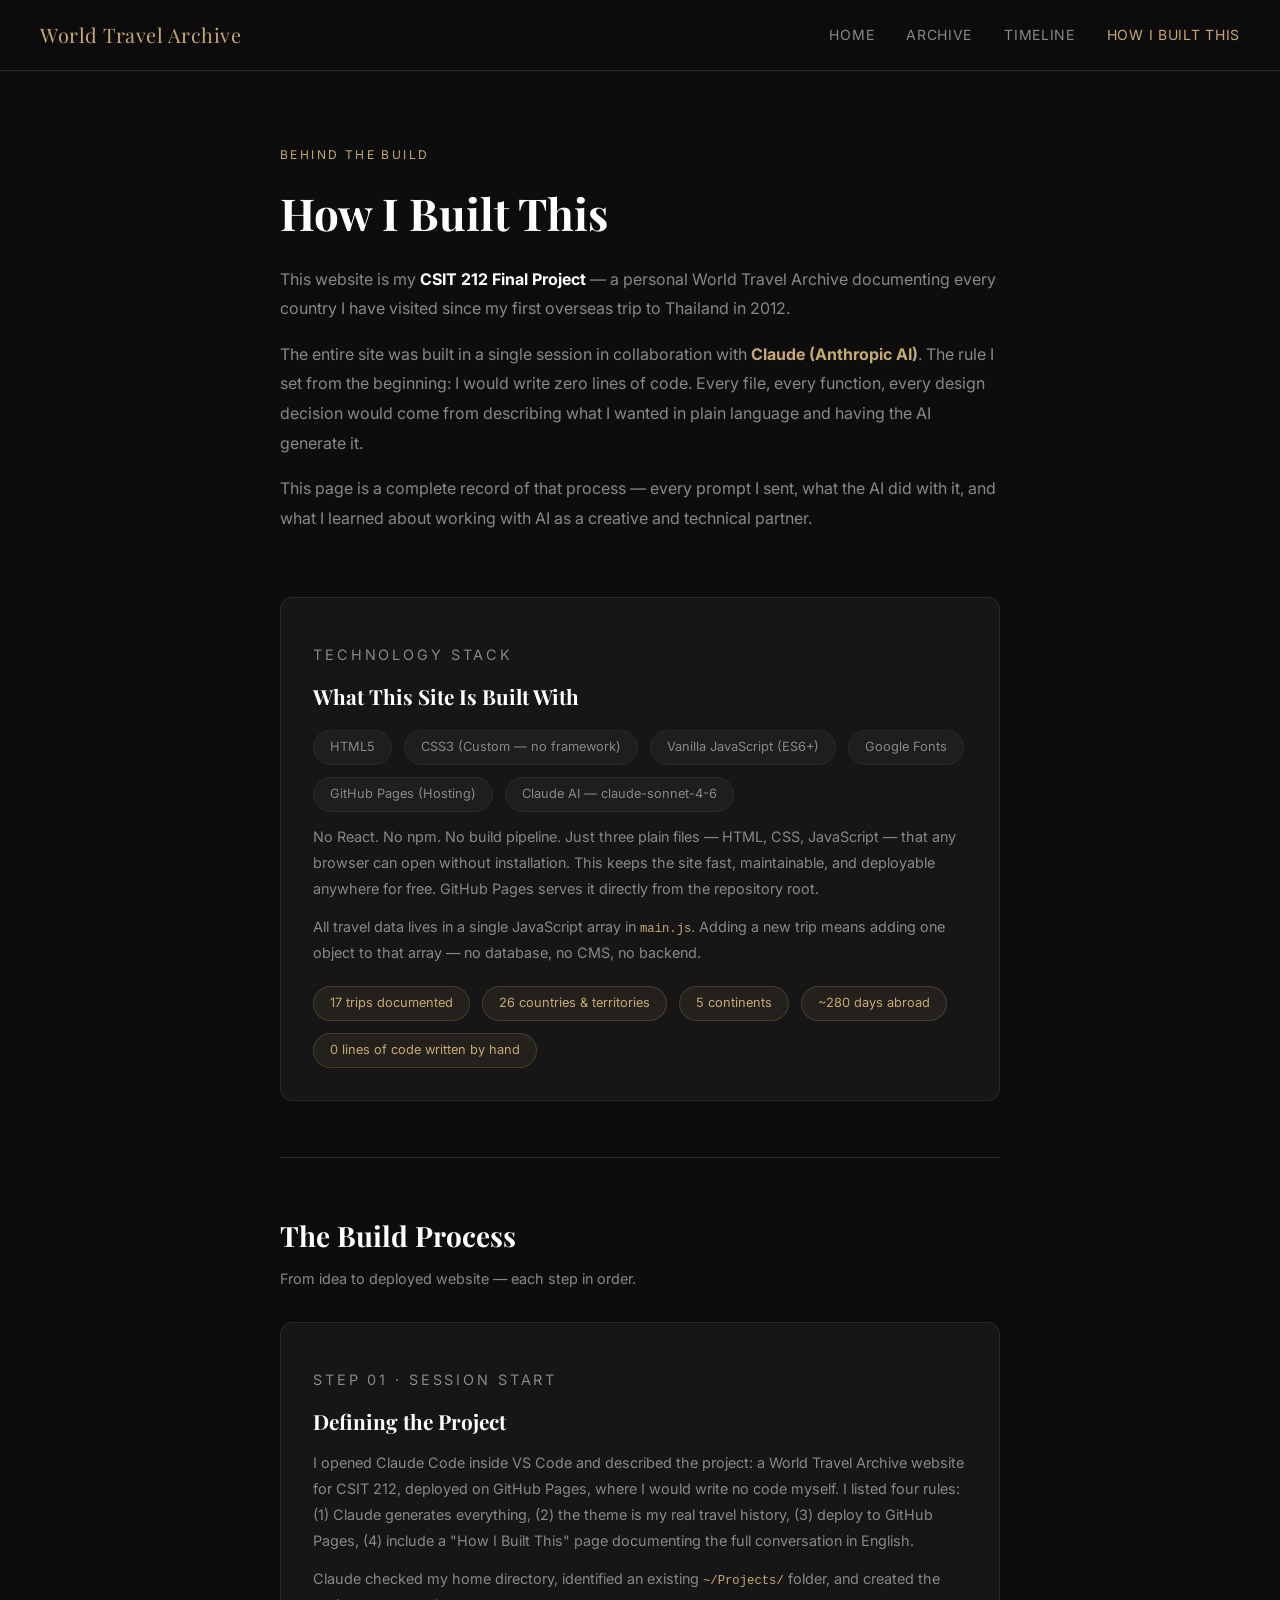
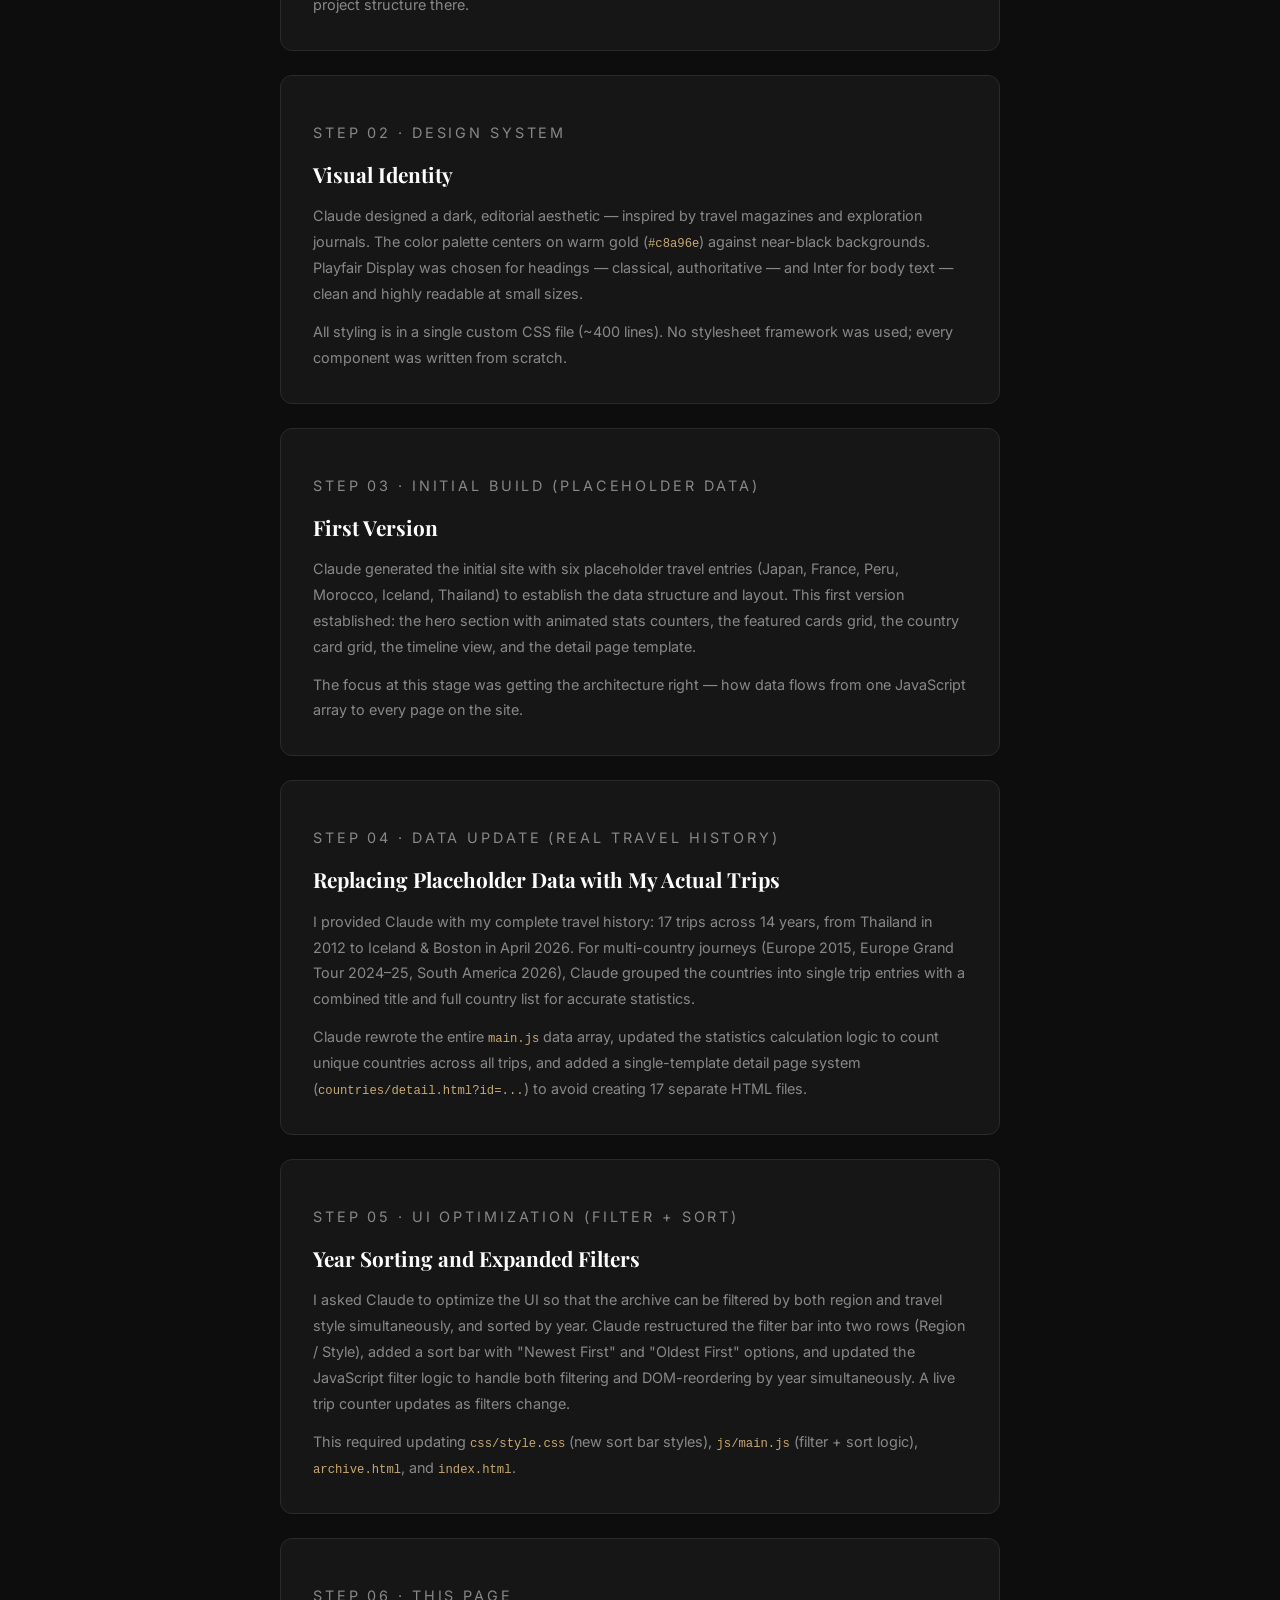
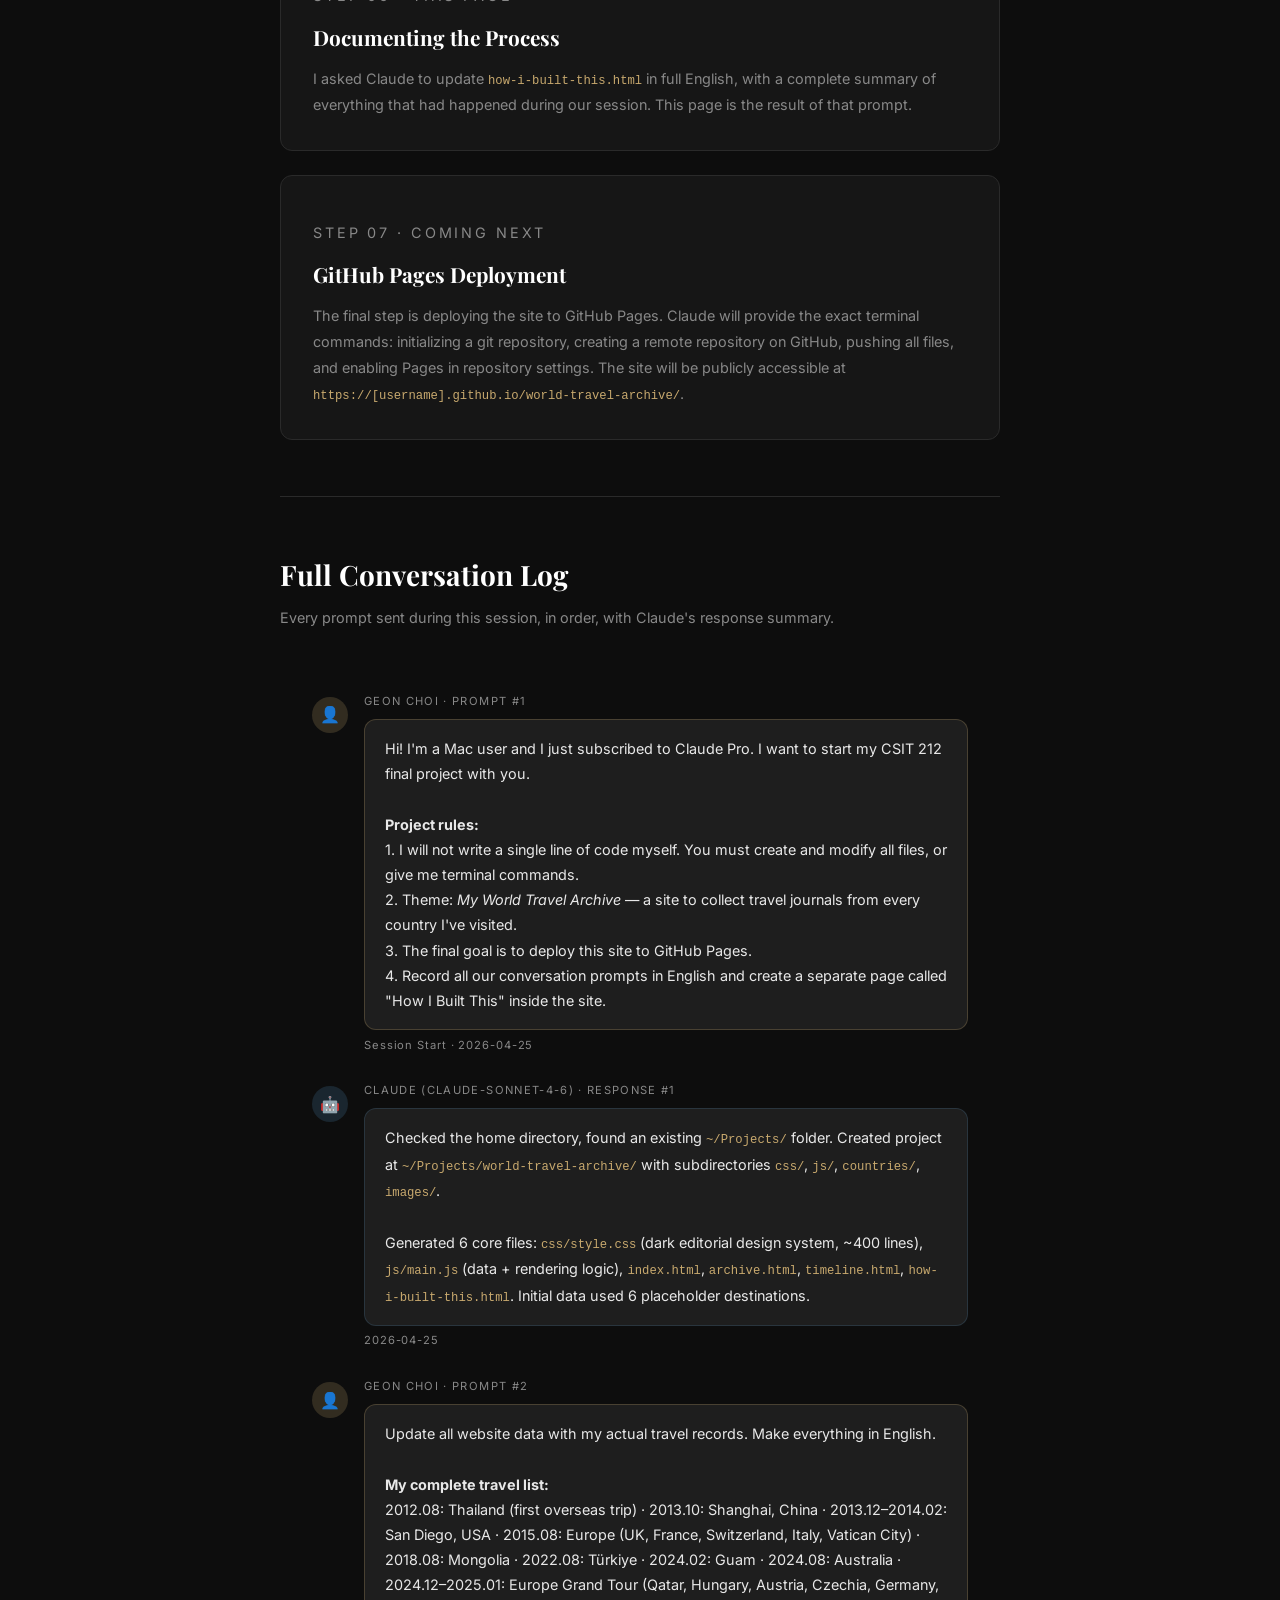
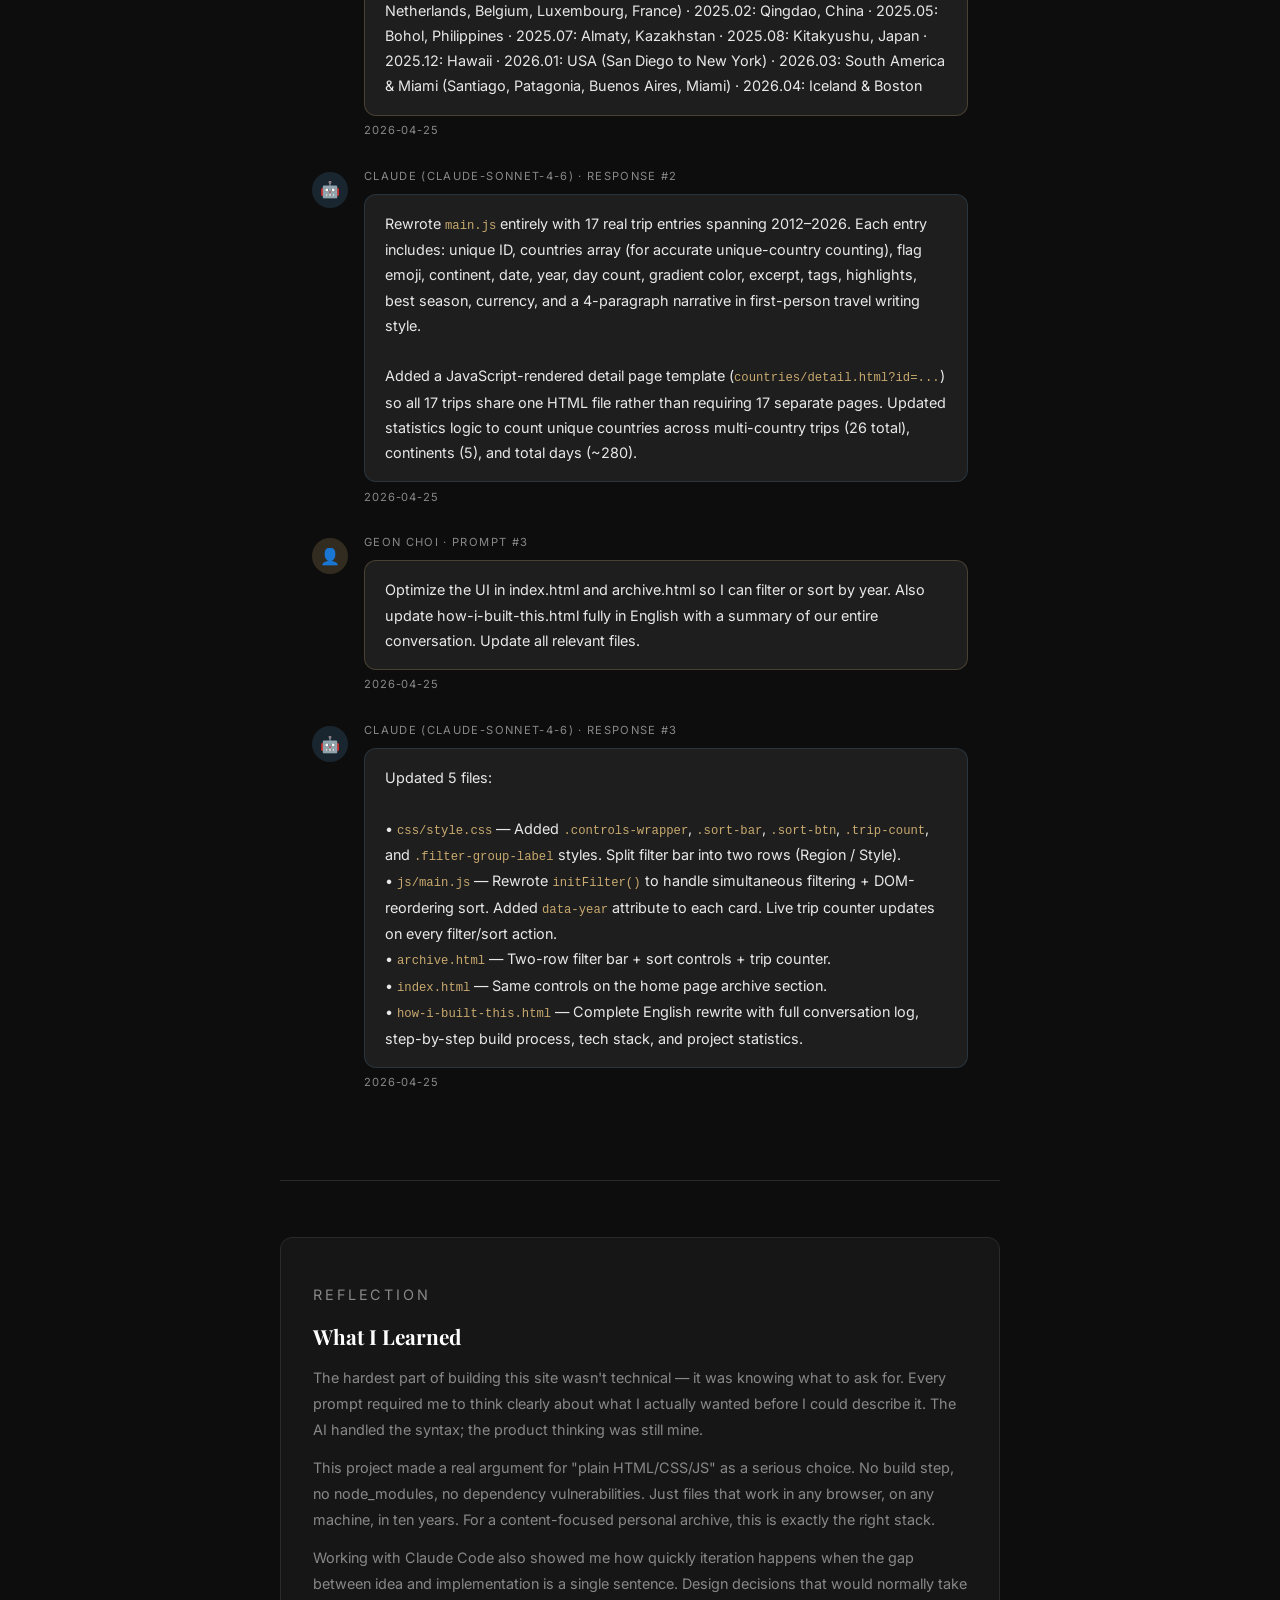
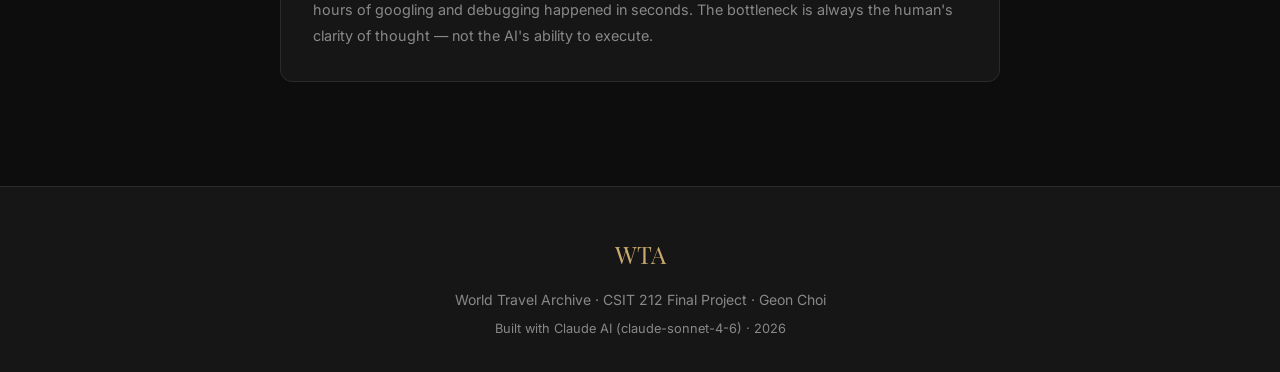
==== how-i-built-this.html @ f682dca9 "Initial launch: World Travel Archive Personal travel journal website covering 17 trips across 26 cou" ====
<!DOCTYPE html>
<html lang="en">
<head>
  <meta charset="UTF-8" />
  <meta name="viewport" content="width=device-width, initial-scale=1.0" />
  <title>How I Built This — World Travel Archive</title>
  <link rel="preconnect" href="https://fonts.googleapis.com" />
  <link rel="preconnect" href="https://fonts.gstatic.com" crossorigin />
  <link href="https://fonts.googleapis.com/css2?family=Inter:wght@300;400;500;600&family=Playfair+Display:ital,wght@0,400;0,700;1,400&display=swap" rel="stylesheet" />
  <link rel="stylesheet" href="css/style.css" />
  <style>
    .how-section { padding: 8rem 2rem 5rem; }

    .how-intro {
      max-width: 720px;
      margin: 0 auto 4rem;
    }

    .how-intro p {
      color: var(--text-muted);
      font-size: 1rem;
      line-height: 1.85;
      margin-top: 1rem;
    }

    .process-card {
      background: var(--surface);
      border: 1px solid var(--border);
      border-radius: var(--radius);
      padding: 2rem;
      margin: 0 auto 1.5rem;
      max-width: 720px;
    }

    .process-step {
      font-size: 0.7rem;
      letter-spacing: 0.2em;
      text-transform: uppercase;
      color: var(--accent);
      margin-bottom: 0.75rem;
    }

    .process-card h3 {
      font-family: var(--font-serif);
      font-size: 1.3rem;
      color: #fff;
      margin-bottom: 0.75rem;
    }

    .process-card p {
      color: var(--text-muted);
      font-size: 0.9rem;
      line-height: 1.8;
      margin-top: 0.75rem;
    }

    .divider {
      max-width: 720px;
      margin: 3.5rem auto;
      border: none;
      border-top: 1px solid var(--border);
    }

    .section-heading {
      max-width: 720px;
      margin: 0 auto 2rem;
    }

    .section-heading h2 {
      font-family: var(--font-serif);
      font-size: 1.75rem;
      color: #fff;
    }

    .section-heading p {
      color: var(--text-muted);
      margin-top: 0.5rem;
      font-size: 0.9rem;
    }

    .conversation-log {
      max-width: 720px;
      margin: 0 auto;
      display: flex;
      flex-direction: column;
      gap: 1.75rem;
    }

    .message { display: flex; gap: 1rem; }

    .message-avatar {
      width: 36px;
      height: 36px;
      border-radius: 50%;
      display: flex;
      align-items: center;
      justify-content: center;
      font-size: 1rem;
      flex-shrink: 0;
      margin-top: 0.25rem;
    }

    .msg-user .message-avatar { background: rgba(200, 169, 110, 0.2); }
    .msg-claude .message-avatar { background: rgba(99, 179, 237, 0.15); }

    .message-content { flex: 1; }

    .message-role {
      font-size: 0.7rem;
      letter-spacing: 0.12em;
      text-transform: uppercase;
      color: var(--text-muted);
      margin-bottom: 0.5rem;
    }

    .message-bubble {
      background: var(--surface2);
      border: 1px solid var(--border);
      border-radius: var(--radius);
      padding: 1rem 1.25rem;
      font-size: 0.9rem;
      color: var(--text);
      line-height: 1.75;
    }

    .msg-user .message-bubble { border-color: rgba(200, 169, 110, 0.25); }
    .msg-claude .message-bubble { border-color: rgba(99, 179, 237, 0.15); }

    .timestamp {
      font-size: 0.7rem;
      letter-spacing: 0.08em;
      color: var(--text-muted);
      margin-top: 0.4rem;
    }

    .stat-chips {
      display: flex;
      gap: 0.75rem;
      flex-wrap: wrap;
      margin-top: 1.25rem;
    }

    .stat-chip {
      padding: 0.4rem 1rem;
      background: rgba(200, 169, 110, 0.08);
      border: 1px solid rgba(200, 169, 110, 0.2);
      border-radius: 999px;
      font-size: 0.8rem;
      color: var(--accent);
    }
  </style>
</head>
<body>

<nav>
  <span class="nav-logo">World Travel Archive</span>
  <ul class="nav-links">
    <li><a href="index.html">Home</a></li>
    <li><a href="archive.html">Archive</a></li>
    <li><a href="timeline.html">Timeline</a></li>
    <li><a href="how-i-built-this.html" class="active">How I Built This</a></li>
  </ul>
</nav>

<section class="how-section">

  <!-- INTRO -->
  <div class="how-intro">
    <p class="section-label" style="font-size:0.75rem; letter-spacing:0.2em; text-transform:uppercase; color:var(--accent); margin-bottom:0.75rem;">Behind the Build</p>
    <h2 style="font-family:var(--font-serif); font-size:clamp(1.75rem,4vw,2.75rem); color:#fff;">How I Built This</h2>

    <p>This website is my <strong style="color:#fff;">CSIT 212 Final Project</strong> — a personal World Travel Archive documenting every country I have visited since my first overseas trip to Thailand in 2012.</p>

    <p>The entire site was built in a single session in collaboration with <strong style="color:var(--accent);">Claude (Anthropic AI)</strong>. The rule I set from the beginning: I would write zero lines of code. Every file, every function, every design decision would come from describing what I wanted in plain language and having the AI generate it.</p>

    <p>This page is a complete record of that process — every prompt I sent, what the AI did with it, and what I learned about working with AI as a creative and technical partner.</p>
  </div>

  <!-- TECH STACK -->
  <div class="process-card">
    <p class="process-step">Technology Stack</p>
    <h3>What This Site Is Built With</h3>
    <div class="tech-stack">
      <span class="tech-badge">HTML5</span>
      <span class="tech-badge">CSS3 (Custom — no framework)</span>
      <span class="tech-badge">Vanilla JavaScript (ES6+)</span>
      <span class="tech-badge">Google Fonts</span>
      <span class="tech-badge">GitHub Pages (Hosting)</span>
      <span class="tech-badge">Claude AI — claude-sonnet-4-6</span>
    </div>
    <p>No React. No npm. No build pipeline. Just three plain files — HTML, CSS, JavaScript — that any browser can open without installation. This keeps the site fast, maintainable, and deployable anywhere for free. GitHub Pages serves it directly from the repository root.</p>
    <p>All travel data lives in a single JavaScript array in <code style="color:var(--accent); font-size:0.85em;">main.js</code>. Adding a new trip means adding one object to that array — no database, no CMS, no backend.</p>

    <div class="stat-chips">
      <span class="stat-chip">17 trips documented</span>
      <span class="stat-chip">26 countries & territories</span>
      <span class="stat-chip">5 continents</span>
      <span class="stat-chip">~280 days abroad</span>
      <span class="stat-chip">0 lines of code written by hand</span>
    </div>
  </div>

  <hr class="divider" />

  <!-- BUILD PROCESS -->
  <div class="section-heading">
    <h2>The Build Process</h2>
    <p>From idea to deployed website — each step in order.</p>
  </div>

  <div class="process-card">
    <p class="process-step">Step 01 · Session Start</p>
    <h3>Defining the Project</h3>
    <p>I opened Claude Code inside VS Code and described the project: a World Travel Archive website for CSIT 212, deployed on GitHub Pages, where I would write no code myself. I listed four rules: (1) Claude generates everything, (2) the theme is my real travel history, (3) deploy to GitHub Pages, (4) include a "How I Built This" page documenting the full conversation in English.</p>
    <p>Claude checked my home directory, identified an existing <code style="color:var(--accent); font-size:0.85em;">~/Projects/</code> folder, and created the project structure there.</p>
  </div>

  <div class="process-card">
    <p class="process-step">Step 02 · Design System</p>
    <h3>Visual Identity</h3>
    <p>Claude designed a dark, editorial aesthetic — inspired by travel magazines and exploration journals. The color palette centers on warm gold (<code style="color:var(--accent); font-size:0.85em;">#c8a96e</code>) against near-black backgrounds. Playfair Display was chosen for headings — classical, authoritative — and Inter for body text — clean and highly readable at small sizes.</p>
    <p>All styling is in a single custom CSS file (~400 lines). No stylesheet framework was used; every component was written from scratch.</p>
  </div>

  <div class="process-card">
    <p class="process-step">Step 03 · Initial Build (Placeholder Data)</p>
    <h3>First Version</h3>
    <p>Claude generated the initial site with six placeholder travel entries (Japan, France, Peru, Morocco, Iceland, Thailand) to establish the data structure and layout. This first version established: the hero section with animated stats counters, the featured cards grid, the country card grid, the timeline view, and the detail page template.</p>
    <p>The focus at this stage was getting the architecture right — how data flows from one JavaScript array to every page on the site.</p>
  </div>

  <div class="process-card">
    <p class="process-step">Step 04 · Data Update (Real Travel History)</p>
    <h3>Replacing Placeholder Data with My Actual Trips</h3>
    <p>I provided Claude with my complete travel history: 17 trips across 14 years, from Thailand in 2012 to Iceland & Boston in April 2026. For multi-country journeys (Europe 2015, Europe Grand Tour 2024–25, South America 2026), Claude grouped the countries into single trip entries with a combined title and full country list for accurate statistics.</p>
    <p>Claude rewrote the entire <code style="color:var(--accent); font-size:0.85em;">main.js</code> data array, updated the statistics calculation logic to count unique countries across all trips, and added a single-template detail page system (<code style="color:var(--accent); font-size:0.85em;">countries/detail.html?id=...</code>) to avoid creating 17 separate HTML files.</p>
  </div>

  <div class="process-card">
    <p class="process-step">Step 05 · UI Optimization (Filter + Sort)</p>
    <h3>Year Sorting and Expanded Filters</h3>
    <p>I asked Claude to optimize the UI so that the archive can be filtered by both region and travel style simultaneously, and sorted by year. Claude restructured the filter bar into two rows (Region / Style), added a sort bar with "Newest First" and "Oldest First" options, and updated the JavaScript filter logic to handle both filtering and DOM-reordering by year simultaneously. A live trip counter updates as filters change.</p>
    <p>This required updating <code style="color:var(--accent); font-size:0.85em;">css/style.css</code> (new sort bar styles), <code style="color:var(--accent); font-size:0.85em;">js/main.js</code> (filter + sort logic), <code style="color:var(--accent); font-size:0.85em;">archive.html</code>, and <code style="color:var(--accent); font-size:0.85em;">index.html</code>.</p>
  </div>

  <div class="process-card">
    <p class="process-step">Step 06 · This Page</p>
    <h3>Documenting the Process</h3>
    <p>I asked Claude to update <code style="color:var(--accent); font-size:0.85em;">how-i-built-this.html</code> in full English, with a complete summary of everything that had happened during our session. This page is the result of that prompt.</p>
  </div>

  <div class="process-card">
    <p class="process-step">Step 07 · Coming Next</p>
    <h3>GitHub Pages Deployment</h3>
    <p>The final step is deploying the site to GitHub Pages. Claude will provide the exact terminal commands: initializing a git repository, creating a remote repository on GitHub, pushing all files, and enabling Pages in repository settings. The site will be publicly accessible at <code style="color:var(--accent); font-size:0.85em;">https://[username].github.io/world-travel-archive/</code>.</p>
  </div>

  <hr class="divider" />

  <!-- CONVERSATION LOG -->
  <div class="section-heading">
    <h2>Full Conversation Log</h2>
    <p>Every prompt sent during this session, in order, with Claude's response summary.</p>
  </div>

  <div class="conversation-log">

    <div class="message msg-user">
      <div class="message-avatar">👤</div>
      <div class="message-content">
        <div class="message-role">Geon Choi · Prompt #1</div>
        <div class="message-bubble">
          Hi! I'm a Mac user and I just subscribed to Claude Pro. I want to start my CSIT 212 final project with you.<br/><br/>
          <strong>Project rules:</strong><br/>
          1. I will not write a single line of code myself. You must create and modify all files, or give me terminal commands.<br/>
          2. Theme: <em>My World Travel Archive</em> — a site to collect travel journals from every country I've visited.<br/>
          3. The final goal is to deploy this site to GitHub Pages.<br/>
          4. Record all our conversation prompts in English and create a separate page called "How I Built This" inside the site.
        </div>
        <div class="timestamp">Session Start · 2026-04-25</div>
      </div>
    </div>

    <div class="message msg-claude">
      <div class="message-avatar">🤖</div>
      <div class="message-content">
        <div class="message-role">Claude (claude-sonnet-4-6) · Response #1</div>
        <div class="message-bubble">
          Checked the home directory, found an existing <code style="color:var(--accent); font-size:0.85em;">~/Projects/</code> folder. Created project at <code style="color:var(--accent); font-size:0.85em;">~/Projects/world-travel-archive/</code> with subdirectories <code style="color:var(--accent); font-size:0.85em;">css/</code>, <code style="color:var(--accent); font-size:0.85em;">js/</code>, <code style="color:var(--accent); font-size:0.85em;">countries/</code>, <code style="color:var(--accent); font-size:0.85em;">images/</code>.<br/><br/>
          Generated 6 core files: <code style="color:var(--accent); font-size:0.85em;">css/style.css</code> (dark editorial design system, ~400 lines), <code style="color:var(--accent); font-size:0.85em;">js/main.js</code> (data + rendering logic), <code style="color:var(--accent); font-size:0.85em;">index.html</code>, <code style="color:var(--accent); font-size:0.85em;">archive.html</code>, <code style="color:var(--accent); font-size:0.85em;">timeline.html</code>, <code style="color:var(--accent); font-size:0.85em;">how-i-built-this.html</code>. Initial data used 6 placeholder destinations.
        </div>
        <div class="timestamp">2026-04-25</div>
      </div>
    </div>

    <div class="message msg-user">
      <div class="message-avatar">👤</div>
      <div class="message-content">
        <div class="message-role">Geon Choi · Prompt #2</div>
        <div class="message-bubble">
          Update all website data with my actual travel records. Make everything in English.<br/><br/>
          <strong>My complete travel list:</strong><br/>
          2012.08: Thailand (first overseas trip) · 2013.10: Shanghai, China · 2013.12–2014.02: San Diego, USA · 2015.08: Europe (UK, France, Switzerland, Italy, Vatican City) · 2018.08: Mongolia · 2022.08: Türkiye · 2024.02: Guam · 2024.08: Australia · 2024.12–2025.01: Europe Grand Tour (Qatar, Hungary, Austria, Czechia, Germany, Netherlands, Belgium, Luxembourg, France) · 2025.02: Qingdao, China · 2025.05: Bohol, Philippines · 2025.07: Almaty, Kazakhstan · 2025.08: Kitakyushu, Japan · 2025.12: Hawaii · 2026.01: USA (San Diego to New York) · 2026.03: South America & Miami (Santiago, Patagonia, Buenos Aires, Miami) · 2026.04: Iceland & Boston
        </div>
        <div class="timestamp">2026-04-25</div>
      </div>
    </div>

    <div class="message msg-claude">
      <div class="message-avatar">🤖</div>
      <div class="message-content">
        <div class="message-role">Claude (claude-sonnet-4-6) · Response #2</div>
        <div class="message-bubble">
          Rewrote <code style="color:var(--accent); font-size:0.85em;">main.js</code> entirely with 17 real trip entries spanning 2012–2026. Each entry includes: unique ID, countries array (for accurate unique-country counting), flag emoji, continent, date, year, day count, gradient color, excerpt, tags, highlights, best season, currency, and a 4-paragraph narrative in first-person travel writing style.<br/><br/>
          Added a JavaScript-rendered detail page template (<code style="color:var(--accent); font-size:0.85em;">countries/detail.html?id=...</code>) so all 17 trips share one HTML file rather than requiring 17 separate pages. Updated statistics logic to count unique countries across multi-country trips (26 total), continents (5), and total days (~280).
        </div>
        <div class="timestamp">2026-04-25</div>
      </div>
    </div>

    <div class="message msg-user">
      <div class="message-avatar">👤</div>
      <div class="message-content">
        <div class="message-role">Geon Choi · Prompt #3</div>
        <div class="message-bubble">
          Optimize the UI in index.html and archive.html so I can filter or sort by year. Also update how-i-built-this.html fully in English with a summary of our entire conversation. Update all relevant files.
        </div>
        <div class="timestamp">2026-04-25</div>
      </div>
    </div>

    <div class="message msg-claude">
      <div class="message-avatar">🤖</div>
      <div class="message-content">
        <div class="message-role">Claude (claude-sonnet-4-6) · Response #3</div>
        <div class="message-bubble">
          Updated 5 files:<br/><br/>
          • <code style="color:var(--accent); font-size:0.85em;">css/style.css</code> — Added <code style="color:var(--accent); font-size:0.85em;">.controls-wrapper</code>, <code style="color:var(--accent); font-size:0.85em;">.sort-bar</code>, <code style="color:var(--accent); font-size:0.85em;">.sort-btn</code>, <code style="color:var(--accent); font-size:0.85em;">.trip-count</code>, and <code style="color:var(--accent); font-size:0.85em;">.filter-group-label</code> styles. Split filter bar into two rows (Region / Style).<br/>
          • <code style="color:var(--accent); font-size:0.85em;">js/main.js</code> — Rewrote <code style="color:var(--accent); font-size:0.85em;">initFilter()</code> to handle simultaneous filtering + DOM-reordering sort. Added <code style="color:var(--accent); font-size:0.85em;">data-year</code> attribute to each card. Live trip counter updates on every filter/sort action.<br/>
          • <code style="color:var(--accent); font-size:0.85em;">archive.html</code> — Two-row filter bar + sort controls + trip counter.<br/>
          • <code style="color:var(--accent); font-size:0.85em;">index.html</code> — Same controls on the home page archive section.<br/>
          • <code style="color:var(--accent); font-size:0.85em;">how-i-built-this.html</code> — Complete English rewrite with full conversation log, step-by-step build process, tech stack, and project statistics.
        </div>
        <div class="timestamp">2026-04-25</div>
      </div>
    </div>

  </div>

  <hr class="divider" />

  <!-- REFLECTION -->
  <div class="process-card">
    <p class="process-step">Reflection</p>
    <h3>What I Learned</h3>
    <p>The hardest part of building this site wasn't technical — it was knowing what to ask for. Every prompt required me to think clearly about what I actually wanted before I could describe it. The AI handled the syntax; the product thinking was still mine.</p>
    <p>This project made a real argument for "plain HTML/CSS/JS" as a serious choice. No build step, no node_modules, no dependency vulnerabilities. Just files that work in any browser, on any machine, in ten years. For a content-focused personal archive, this is exactly the right stack.</p>
    <p>Working with Claude Code also showed me how quickly iteration happens when the gap between idea and implementation is a single sentence. Design decisions that would normally take hours of googling and debugging happened in seconds. The bottleneck is always the human's clarity of thought — not the AI's ability to execute.</p>
  </div>

</section>

<footer>
  <div class="footer-logo">WTA</div>
  <p>World Travel Archive · CSIT 212 Final Project · Geon Choi</p>
  <p style="margin-top:0.5rem; font-size:0.8rem; color:var(--text-muted);">Built with Claude AI (claude-sonnet-4-6) · 2026</p>
</footer>

<script src="js/main.js"></script>
</body>
</html>
---- css/style.css ----
/* ===== RESET & BASE ===== */
*, *::before, *::after { box-sizing: border-box; margin: 0; padding: 0; }

:root {
  --bg: #0d0d0d;
  --surface: #161616;
  --surface2: #1e1e1e;
  --border: #2a2a2a;
  --accent: #c8a96e;
  --accent2: #e8c98e;
  --text: #e8e8e8;
  --text-muted: #888;
  --radius: 12px;
  --font: 'Inter', system-ui, sans-serif;
  --font-serif: 'Playfair Display', Georgia, serif;
}

html { scroll-behavior: smooth; }

body {
  font-family: var(--font);
  background: var(--bg);
  color: var(--text);
  line-height: 1.6;
  min-height: 100vh;
}

a { color: inherit; text-decoration: none; }
img { max-width: 100%; display: block; }

/* ===== NAVIGATION ===== */
nav {
  position: fixed;
  top: 0; left: 0; right: 0;
  z-index: 100;
  display: flex;
  align-items: center;
  justify-content: space-between;
  padding: 1.2rem 2.5rem;
  background: rgba(13, 13, 13, 0.85);
  backdrop-filter: blur(20px);
  border-bottom: 1px solid var(--border);
}

.nav-logo {
  font-family: var(--font-serif);
  font-size: 1.25rem;
  color: var(--accent);
  letter-spacing: 0.5px;
}

.nav-links {
  display: flex;
  gap: 2rem;
  list-style: none;
}

.nav-links a {
  font-size: 0.875rem;
  letter-spacing: 0.05em;
  text-transform: uppercase;
  color: var(--text-muted);
  transition: color 0.2s;
}

.nav-links a:hover,
.nav-links a.active { color: var(--accent); }

/* ===== HERO ===== */
.hero {
  min-height: 100vh;
  display: flex;
  flex-direction: column;
  align-items: center;
  justify-content: center;
  text-align: center;
  padding: 6rem 2rem 4rem;
  position: relative;
  overflow: hidden;
}

.hero-bg {
  position: absolute;
  inset: 0;
  background:
    radial-gradient(ellipse at 20% 80%, rgba(200, 169, 110, 0.12) 0%, transparent 50%),
    radial-gradient(ellipse at 80% 20%, rgba(99, 179, 237, 0.07) 0%, transparent 45%),
    radial-gradient(ellipse at 50% 50%, rgba(200, 169, 110, 0.05) 0%, transparent 70%);
  z-index: 0;
}

.hero-bg::before {
  content: '';
  position: absolute;
  inset: 0;
  background-image:
    radial-gradient(1px 1px at 15% 25%, rgba(200,169,110,0.4) 0%, transparent 100%),
    radial-gradient(1px 1px at 85% 15%, rgba(200,169,110,0.3) 0%, transparent 100%),
    radial-gradient(1px 1px at 40% 70%, rgba(255,255,255,0.15) 0%, transparent 100%),
    radial-gradient(1px 1px at 70% 45%, rgba(255,255,255,0.1) 0%, transparent 100%),
    radial-gradient(1px 1px at 25% 55%, rgba(200,169,110,0.2) 0%, transparent 100%),
    radial-gradient(1px 1px at 92% 60%, rgba(255,255,255,0.12) 0%, transparent 100%),
    radial-gradient(1px 1px at 60% 85%, rgba(200,169,110,0.25) 0%, transparent 100%),
    radial-gradient(1px 1px at 5% 90%, rgba(255,255,255,0.08) 0%, transparent 100%),
    radial-gradient(1px 1px at 50% 10%, rgba(200,169,110,0.3) 0%, transparent 100%),
    radial-gradient(1.5px 1.5px at 33% 38%, rgba(200,169,110,0.5) 0%, transparent 100%),
    radial-gradient(1.5px 1.5px at 77% 72%, rgba(255,255,255,0.2) 0%, transparent 100%);
  animation: starField 60s linear infinite;
}

.hero-bg::after {
  content: '';
  position: absolute;
  inset: 0;
  background: linear-gradient(
    135deg,
    transparent 0%,
    rgba(200, 169, 110, 0.03) 25%,
    transparent 50%,
    rgba(99, 179, 237, 0.03) 75%,
    transparent 100%
  );
  animation: shimmer 8s ease-in-out infinite alternate;
}

@keyframes starField {
  from { transform: translateY(0); }
  to { transform: translateY(-20px); }
}

@keyframes shimmer {
  from { opacity: 0.5; }
  to { opacity: 1; }
}

.hero-content { position: relative; z-index: 1; max-width: 700px; }

.hero-eyebrow {
  font-size: 0.75rem;
  letter-spacing: 0.25em;
  text-transform: uppercase;
  color: var(--accent);
  margin-bottom: 1.5rem;
}

.hero-title {
  font-family: var(--font-serif);
  font-size: clamp(2.5rem, 6vw, 4.5rem);
  font-weight: 700;
  line-height: 1.1;
  margin-bottom: 1.5rem;
  color: #fff;
}

.hero-title span { color: var(--accent); }

.hero-sub {
  font-size: 1.1rem;
  color: var(--text-muted);
  max-width: 500px;
  margin: 0 auto 2.5rem;
}

.hero-stats {
  display: flex;
  gap: 3rem;
  justify-content: center;
  margin-top: 3rem;
  padding-top: 2rem;
  border-top: 1px solid var(--border);
}

.stat-item { text-align: center; }

.stat-number {
  font-family: var(--font-serif);
  font-size: 2rem;
  color: var(--accent);
  font-weight: 700;
}

.stat-label {
  font-size: 0.75rem;
  letter-spacing: 0.1em;
  text-transform: uppercase;
  color: var(--text-muted);
  margin-top: 0.25rem;
}

.scroll-hint {
  position: absolute;
  bottom: 2rem;
  left: 50%;
  transform: translateX(-50%);
  display: flex;
  flex-direction: column;
  align-items: center;
  gap: 0.5rem;
  color: var(--text-muted);
  font-size: 0.75rem;
  letter-spacing: 0.1em;
  text-transform: uppercase;
  animation: float 2s ease-in-out infinite;
}

.scroll-hint::after {
  content: '';
  width: 1px;
  height: 40px;
  background: linear-gradient(to bottom, var(--accent), transparent);
}

@keyframes float {
  0%, 100% { transform: translateX(-50%) translateY(0); }
  50% { transform: translateX(-50%) translateY(-8px); }
}

/* ===== BUTTONS ===== */
.btn {
  display: inline-flex;
  align-items: center;
  gap: 0.5rem;
  padding: 0.75rem 1.75rem;
  border-radius: 999px;
  font-size: 0.875rem;
  font-weight: 500;
  letter-spacing: 0.05em;
  transition: all 0.2s;
  cursor: pointer;
  border: none;
}

.btn-primary {
  background: var(--accent);
  color: #0d0d0d;
}

.btn-primary:hover {
  background: var(--accent2);
  transform: translateY(-2px);
}

.btn-outline {
  background: transparent;
  border: 1px solid var(--border);
  color: var(--text);
}

.btn-outline:hover {
  border-color: var(--accent);
  color: var(--accent);
}

/* ===== SECTIONS ===== */
section { padding: 5rem 2rem; }

.section-header {
  text-align: center;
  max-width: 600px;
  margin: 0 auto 3.5rem;
}

.section-label {
  font-size: 0.75rem;
  letter-spacing: 0.2em;
  text-transform: uppercase;
  color: var(--accent);
  margin-bottom: 0.75rem;
}

.section-title {
  font-family: var(--font-serif);
  font-size: clamp(1.75rem, 4vw, 2.5rem);
  color: #fff;
  margin-bottom: 1rem;
}

.section-desc { color: var(--text-muted); font-size: 1rem; }

/* ===== FEATURED SECTION ===== */
.featured { background: var(--surface); }

.featured-grid {
  display: grid;
  grid-template-columns: 1fr 1fr;
  grid-template-rows: auto auto;
  gap: 1.5rem;
  max-width: 1100px;
  margin: 0 auto;
}

.featured-card {
  position: relative;
  border-radius: var(--radius);
  overflow: hidden;
  cursor: pointer;
  group: true;
}

.featured-card:first-child {
  grid-row: 1 / 3;
}

.card-image {
  width: 100%;
  aspect-ratio: 4/3;
  object-fit: cover;
  transition: transform 0.5s ease;
}

.featured-card:first-child .card-image {
  aspect-ratio: 3/4;
  height: 100%;
}

.featured-card:hover .card-image { transform: scale(1.05); }

.card-overlay {
  position: absolute;
  inset: 0;
  background: linear-gradient(to top, rgba(0,0,0,0.9) 0%, rgba(0,0,0,0.2) 50%, transparent 100%);
  display: flex;
  flex-direction: column;
  justify-content: flex-end;
  padding: 1.5rem;
}

.card-flag { font-size: 2rem; margin-bottom: 0.5rem; }
.card-country {
  font-family: var(--font-serif);
  font-size: 1.5rem;
  color: #fff;
  margin-bottom: 0.25rem;
}

.featured-card:first-child .card-country { font-size: 2rem; }

.card-date {
  font-size: 0.75rem;
  color: var(--accent);
  letter-spacing: 0.1em;
  text-transform: uppercase;
}

.card-excerpt {
  font-size: 0.95rem;
  color: rgba(255,255,255,0.75);
  margin-top: 0.5rem;
  display: -webkit-box;
  -webkit-line-clamp: 2;
  -webkit-box-orient: vertical;
  overflow: hidden;
  line-height: 1.55;
}

/* ===== COUNTRIES GRID ===== */
.countries-section { background: var(--bg); }

.countries-grid {
  display: grid;
  grid-template-columns: repeat(auto-fill, minmax(280px, 1fr));
  gap: 1.5rem;
  max-width: 1200px;
  margin: 0 auto;
}

.country-card {
  background: var(--surface);
  border: 1px solid var(--border);
  border-radius: var(--radius);
  overflow: hidden;
  transition: all 0.3s ease;
  cursor: pointer;
}

.country-card:hover {
  border-color: var(--accent);
  transform: translateY(-4px);
  box-shadow: 0 20px 60px rgba(200, 169, 110, 0.1);
}

.country-card-image {
  width: 100%;
  aspect-ratio: 16/9;
  object-fit: cover;
}

.country-card-body { padding: 1.25rem; }

.country-card-header {
  display: flex;
  align-items: center;
  gap: 0.75rem;
  margin-bottom: 0.75rem;
}

.country-flag { font-size: 1.75rem; }

.country-name {
  font-family: var(--font-serif);
  font-size: 1.2rem;
  color: #fff;
}

.country-meta {
  display: flex;
  gap: 1rem;
  font-size: 0.75rem;
  color: var(--text-muted);
  margin-bottom: 0.75rem;
}

.country-excerpt {
  font-size: 0.95rem;
  color: var(--text-muted);
  display: -webkit-box;
  -webkit-line-clamp: 3;
  -webkit-box-orient: vertical;
  overflow: hidden;
  line-height: 1.6;
}

.country-tags {
  display: flex;
  flex-wrap: wrap;
  gap: 0.5rem;
  margin-top: 1rem;
}

.tag {
  padding: 0.25rem 0.75rem;
  border-radius: 999px;
  font-size: 0.7rem;
  letter-spacing: 0.05em;
  text-transform: uppercase;
  background: rgba(200, 169, 110, 0.1);
  color: var(--accent);
  border: 1px solid rgba(200, 169, 110, 0.2);
}

/* ===== TIMELINE ===== */
.timeline-section { background: var(--surface); }

.timeline {
  max-width: 700px;
  margin: 0 auto;
  position: relative;
  padding-left: 2rem;
}

.timeline::before {
  content: '';
  position: absolute;
  left: 0.5rem;
  top: 0;
  bottom: 0;
  width: 1px;
  background: linear-gradient(to bottom, var(--accent), transparent);
}

.timeline-item {
  position: relative;
  padding-bottom: 3rem;
}

.timeline-item::before {
  content: '';
  position: absolute;
  left: -1.625rem;
  top: 0.5rem;
  width: 10px;
  height: 10px;
  border-radius: 50%;
  background: var(--accent);
  box-shadow: 0 0 12px rgba(200, 169, 110, 0.5);
}

.timeline-date {
  font-size: 0.75rem;
  letter-spacing: 0.1em;
  text-transform: uppercase;
  color: var(--accent);
  margin-bottom: 0.5rem;
}

.timeline-title {
  font-family: var(--font-serif);
  font-size: 1.3rem;
  color: #fff;
  margin-bottom: 0.5rem;
}

.timeline-text { font-size: 0.9rem; color: var(--text-muted); }

/* ===== HOW I BUILT PAGE ===== */
.how-hero {
  padding: 8rem 2rem 4rem;
  max-width: 800px;
  margin: 0 auto;
}

.conversation-log {
  max-width: 800px;
  margin: 0 auto;
  padding: 2rem;
  display: flex;
  flex-direction: column;
  gap: 2rem;
}

.message {
  display: flex;
  gap: 1rem;
}

.message-avatar {
  width: 36px;
  height: 36px;
  border-radius: 50%;
  display: flex;
  align-items: center;
  justify-content: center;
  font-size: 1rem;
  flex-shrink: 0;
  margin-top: 0.2rem;
}

.msg-user .message-avatar { background: rgba(200, 169, 110, 0.2); }
.msg-claude .message-avatar { background: rgba(99, 179, 237, 0.2); }

.message-content { flex: 1; }

.message-role {
  font-size: 0.75rem;
  letter-spacing: 0.1em;
  text-transform: uppercase;
  color: var(--text-muted);
  margin-bottom: 0.5rem;
}

.message-bubble {
  background: var(--surface2);
  border: 1px solid var(--border);
  border-radius: var(--radius);
  padding: 1rem 1.25rem;
  font-size: 0.9rem;
  color: var(--text);
  line-height: 1.7;
}

.msg-user .message-bubble { border-color: rgba(200, 169, 110, 0.3); }
.msg-claude .message-bubble { border-color: rgba(99, 179, 237, 0.2); }

.tech-stack {
  display: flex;
  flex-wrap: wrap;
  gap: 0.75rem;
  margin-top: 1rem;
}

.tech-badge {
  padding: 0.4rem 1rem;
  background: var(--surface2);
  border: 1px solid var(--border);
  border-radius: 999px;
  font-size: 0.8rem;
  color: var(--text-muted);
}

/* ===== FOOTER ===== */
footer {
  background: var(--surface);
  border-top: 1px solid var(--border);
  padding: 3rem 2rem;
  text-align: center;
  color: var(--text-muted);
  font-size: 0.875rem;
}

footer .footer-logo {
  font-family: var(--font-serif);
  font-size: 1.5rem;
  color: var(--accent);
  margin-bottom: 1rem;
}

footer p { margin-top: 0.5rem; }

/* ===== COUNTRY DETAIL PAGE ===== */
.country-hero {
  height: 60vh;
  min-height: 400px;
  position: relative;
  display: flex;
  align-items: flex-end;
  padding: 3rem;
}

.country-hero-bg {
  position: absolute;
  inset: 0;
  object-fit: cover;
  width: 100%;
  height: 100%;
}

.country-hero-overlay {
  position: absolute;
  inset: 0;
  background: linear-gradient(to top, rgba(0,0,0,0.95) 0%, rgba(0,0,0,0.3) 60%, transparent 100%);
}

.country-hero-content {
  position: relative;
  z-index: 1;
}

.country-hero-flag { font-size: 3.5rem; margin-bottom: 0.5rem; }

.country-hero-name {
  font-family: var(--font-serif);
  font-size: clamp(2rem, 6vw, 4rem);
  color: #fff;
}

.country-hero-sub {
  color: var(--accent);
  font-size: 0.9rem;
  letter-spacing: 0.1em;
  text-transform: uppercase;
  margin-top: 0.25rem;
}

.country-body {
  max-width: 800px;
  margin: 0 auto;
  padding: 4rem 2rem;
}

.country-body h2 {
  font-family: var(--font-serif);
  font-size: 1.75rem;
  color: #fff;
  margin-bottom: 1rem;
}

.country-body p {
  color: var(--text-muted);
  font-size: 1rem;
  line-height: 1.8;
  margin-bottom: 1.5rem;
}

.info-grid {
  display: grid;
  grid-template-columns: repeat(auto-fill, minmax(200px, 1fr));
  gap: 1rem;
  margin: 2rem 0;
}

.info-card {
  background: var(--surface);
  border: 1px solid var(--border);
  border-radius: var(--radius);
  padding: 1.25rem;
}

.info-card-label {
  font-size: 0.7rem;
  letter-spacing: 0.15em;
  text-transform: uppercase;
  color: var(--text-muted);
  margin-bottom: 0.5rem;
}

.info-card-value {
  font-size: 1.1rem;
  color: #fff;
  font-weight: 500;
}

/* ===== FILTER BAR ===== */
.controls-wrapper {
  max-width: 1200px;
  margin: 0 auto 2rem;
  display: flex;
  flex-direction: column;
  gap: 1rem;
}

.filter-bar {
  display: flex;
  gap: 0.5rem;
  flex-wrap: wrap;
  justify-content: center;
}

.filter-group-label {
  font-size: 0.65rem;
  letter-spacing: 0.15em;
  text-transform: uppercase;
  color: var(--text-muted);
  align-self: center;
  white-space: nowrap;
}

.filter-btn {
  padding: 0.4rem 1rem;
  border-radius: 999px;
  font-size: 0.75rem;
  letter-spacing: 0.04em;
  text-transform: uppercase;
  background: var(--surface);
  border: 1px solid var(--border);
  color: var(--text-muted);
  cursor: pointer;
  transition: all 0.2s;
}

.filter-btn:hover,
.filter-btn.active {
  border-color: var(--accent);
  color: var(--accent);
  background: rgba(200, 169, 110, 0.08);
}

.sort-bar {
  display: flex;
  align-items: center;
  gap: 0.6rem;
  justify-content: center;
  flex-wrap: wrap;
}

.sort-label {
  font-size: 0.65rem;
  letter-spacing: 0.15em;
  text-transform: uppercase;
  color: var(--text-muted);
}

.sort-btn {
  padding: 0.35rem 0.9rem;
  border-radius: 999px;
  font-size: 0.75rem;
  background: var(--surface);
  border: 1px solid var(--border);
  color: var(--text-muted);
  cursor: pointer;
  transition: all 0.2s;
}

.sort-btn:hover,
.sort-btn.active {
  border-color: var(--accent);
  color: var(--accent);
  background: rgba(200, 169, 110, 0.08);
}

.trip-count {
  font-size: 0.75rem;
  color: var(--text-muted);
  padding: 0.35rem 0.9rem;
  background: rgba(255,255,255,0.04);
  border-radius: 999px;
  border: 1px solid var(--border);
}

/* ===== RESPONSIVE ===== */
@media (max-width: 768px) {
  nav { padding: 1rem 1.25rem; }
  .nav-links { gap: 1.25rem; }
  .featured-grid { grid-template-columns: 1fr; }
  .featured-card:first-child { grid-row: auto; }
  .featured-card:first-child .card-image { aspect-ratio: 4/3; }
  .hero-stats { gap: 1.5rem; }
  .countries-grid { grid-template-columns: 1fr; }
}
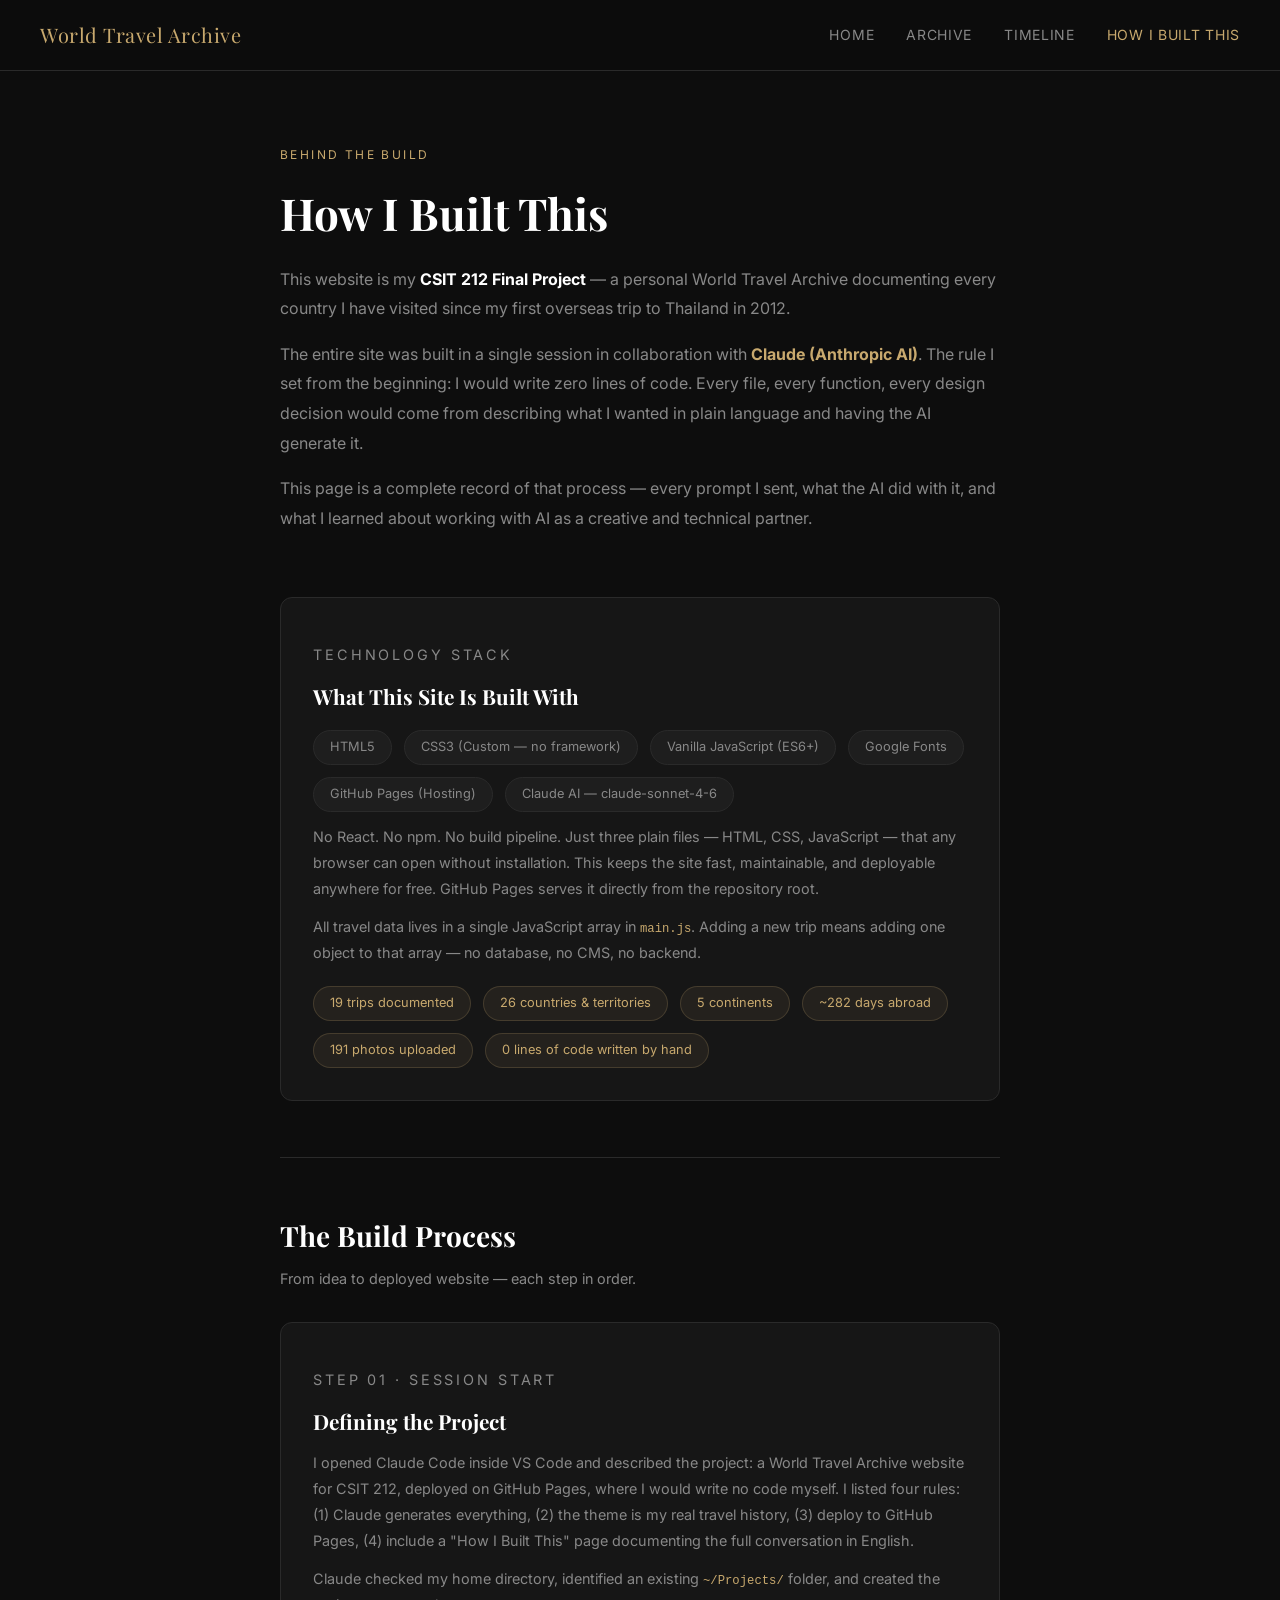
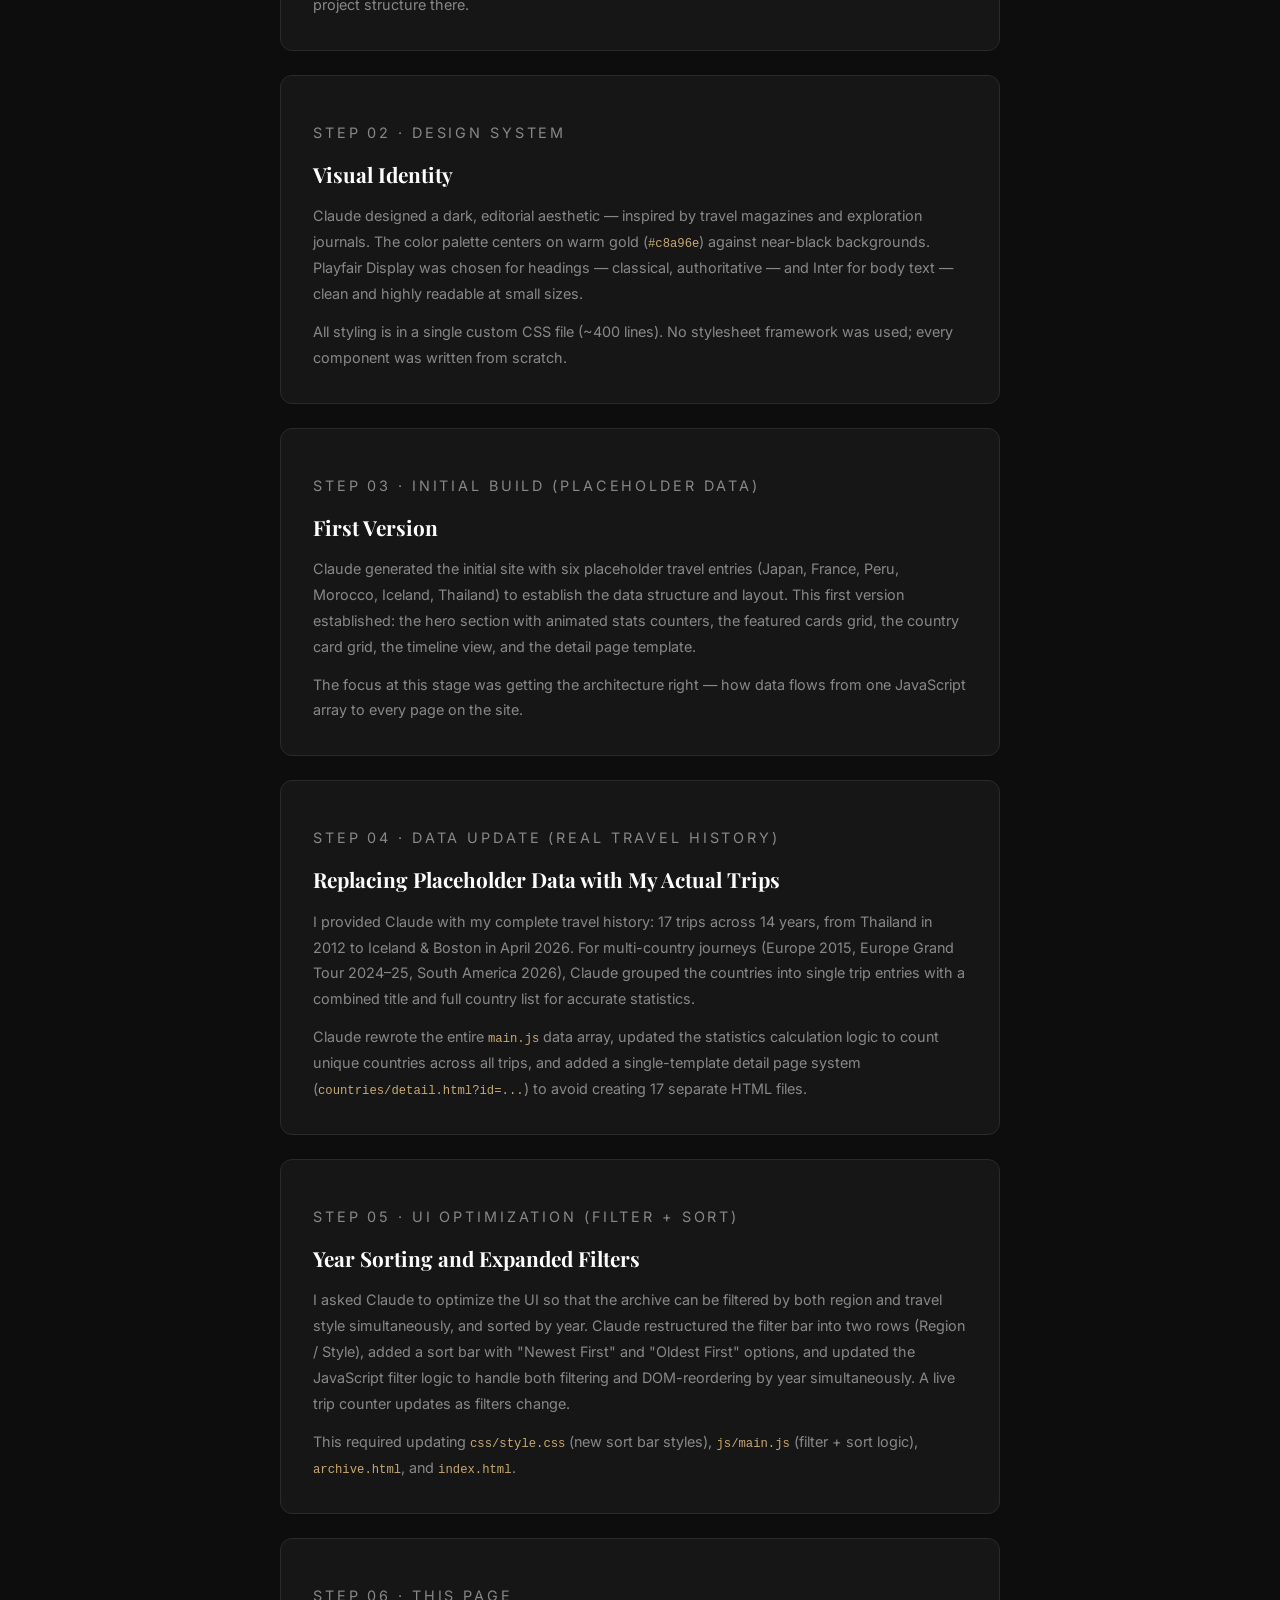
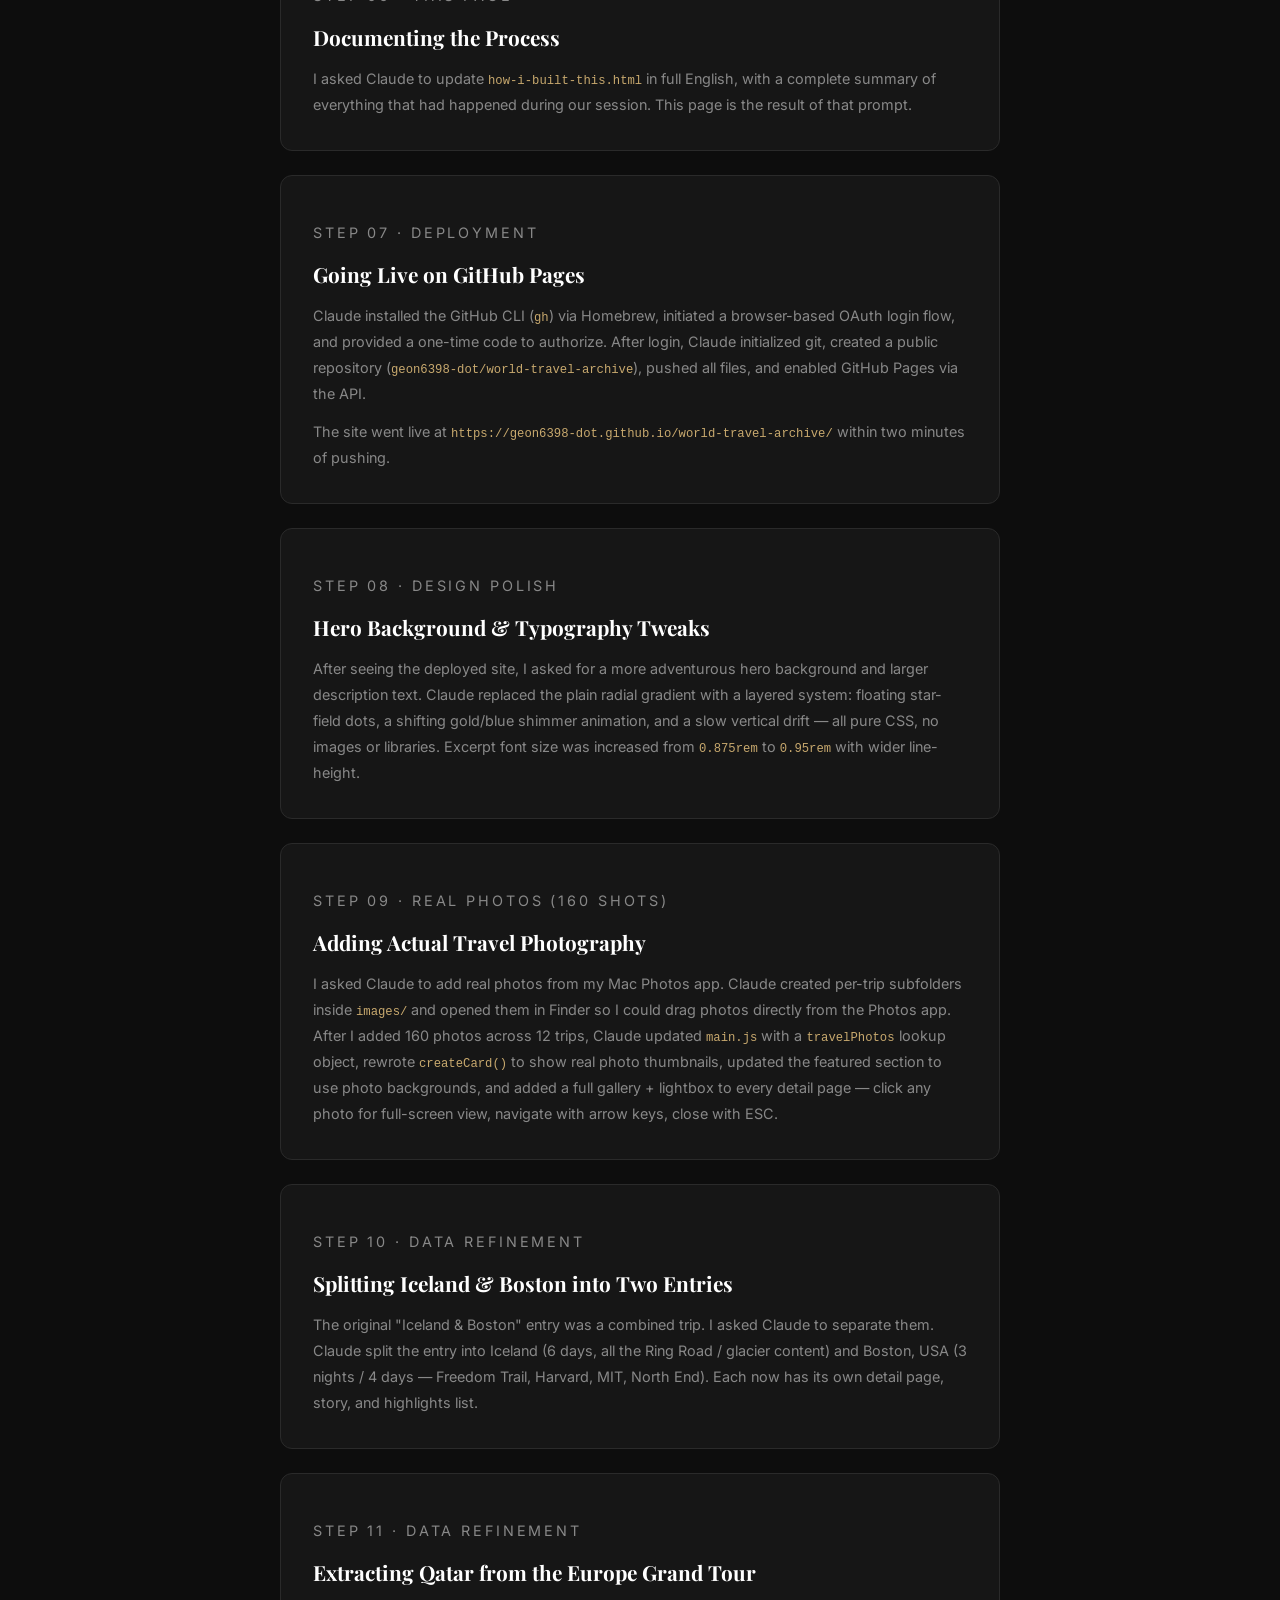
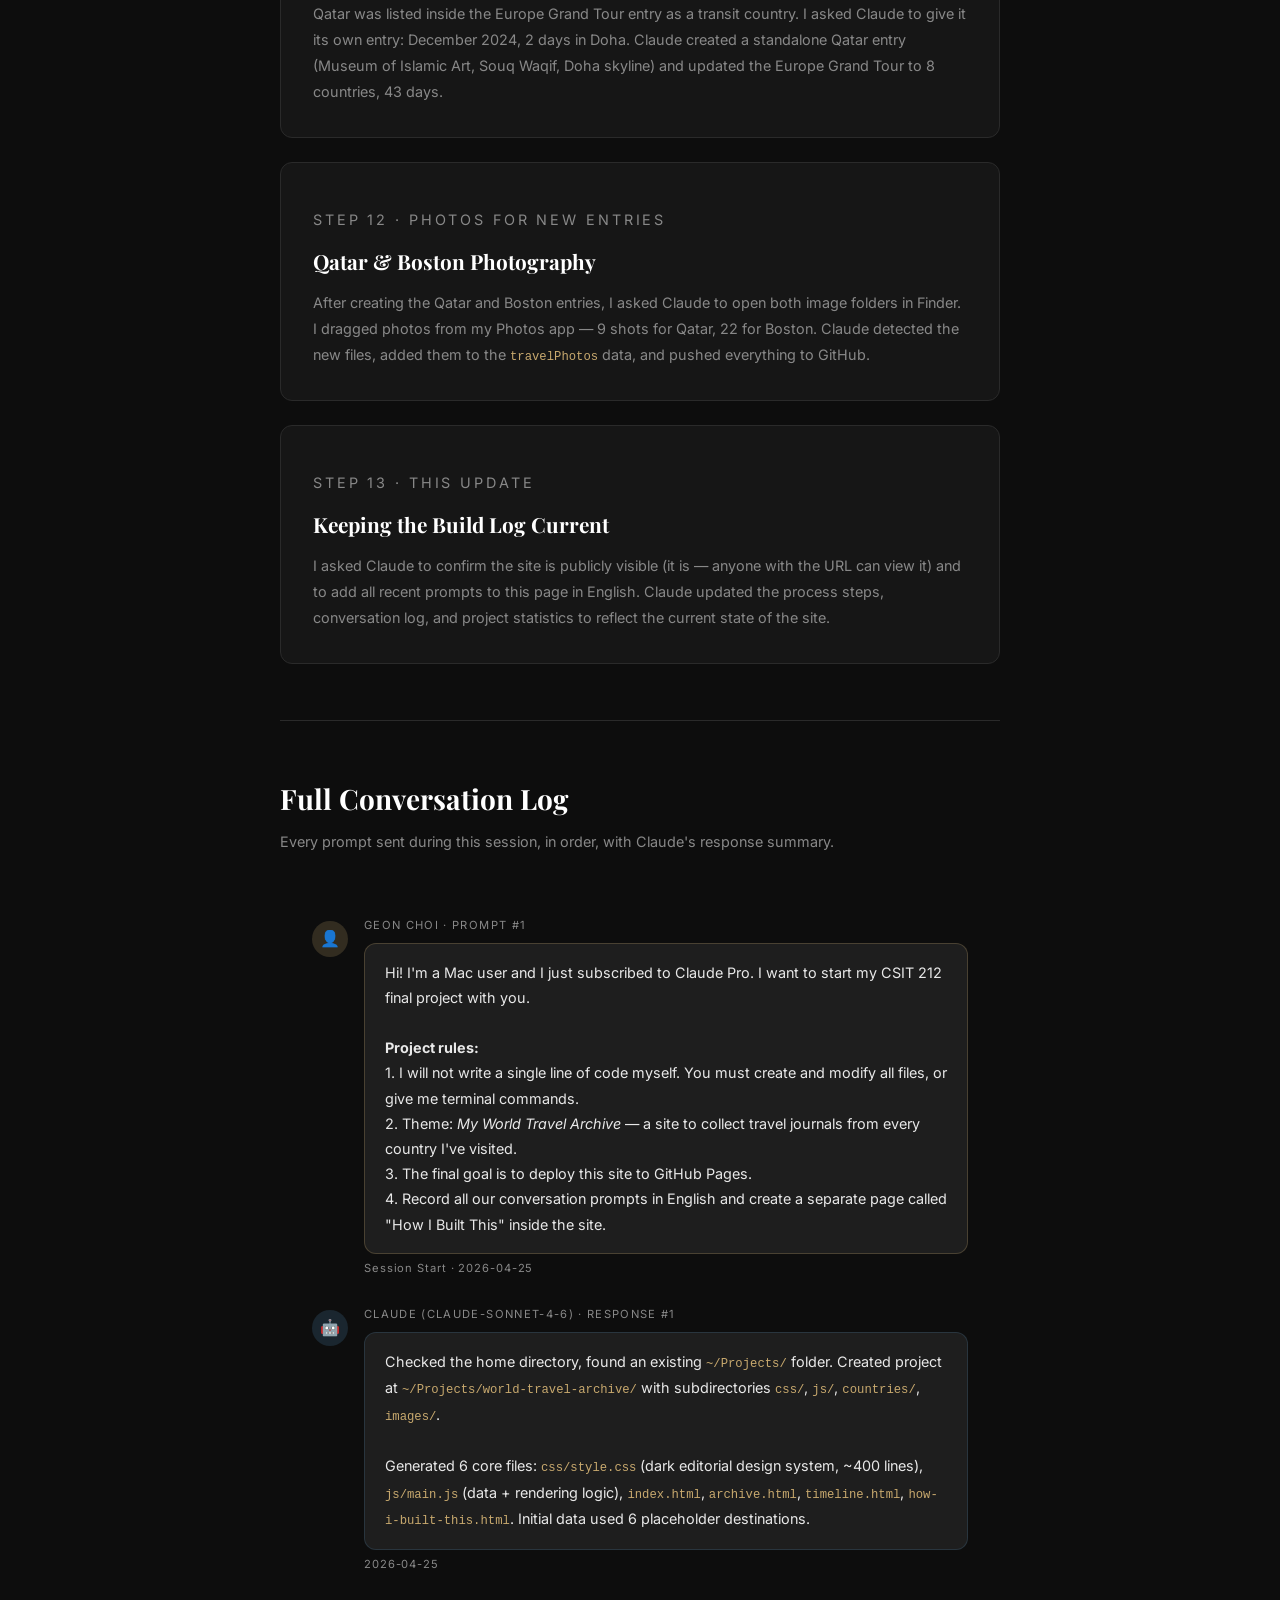
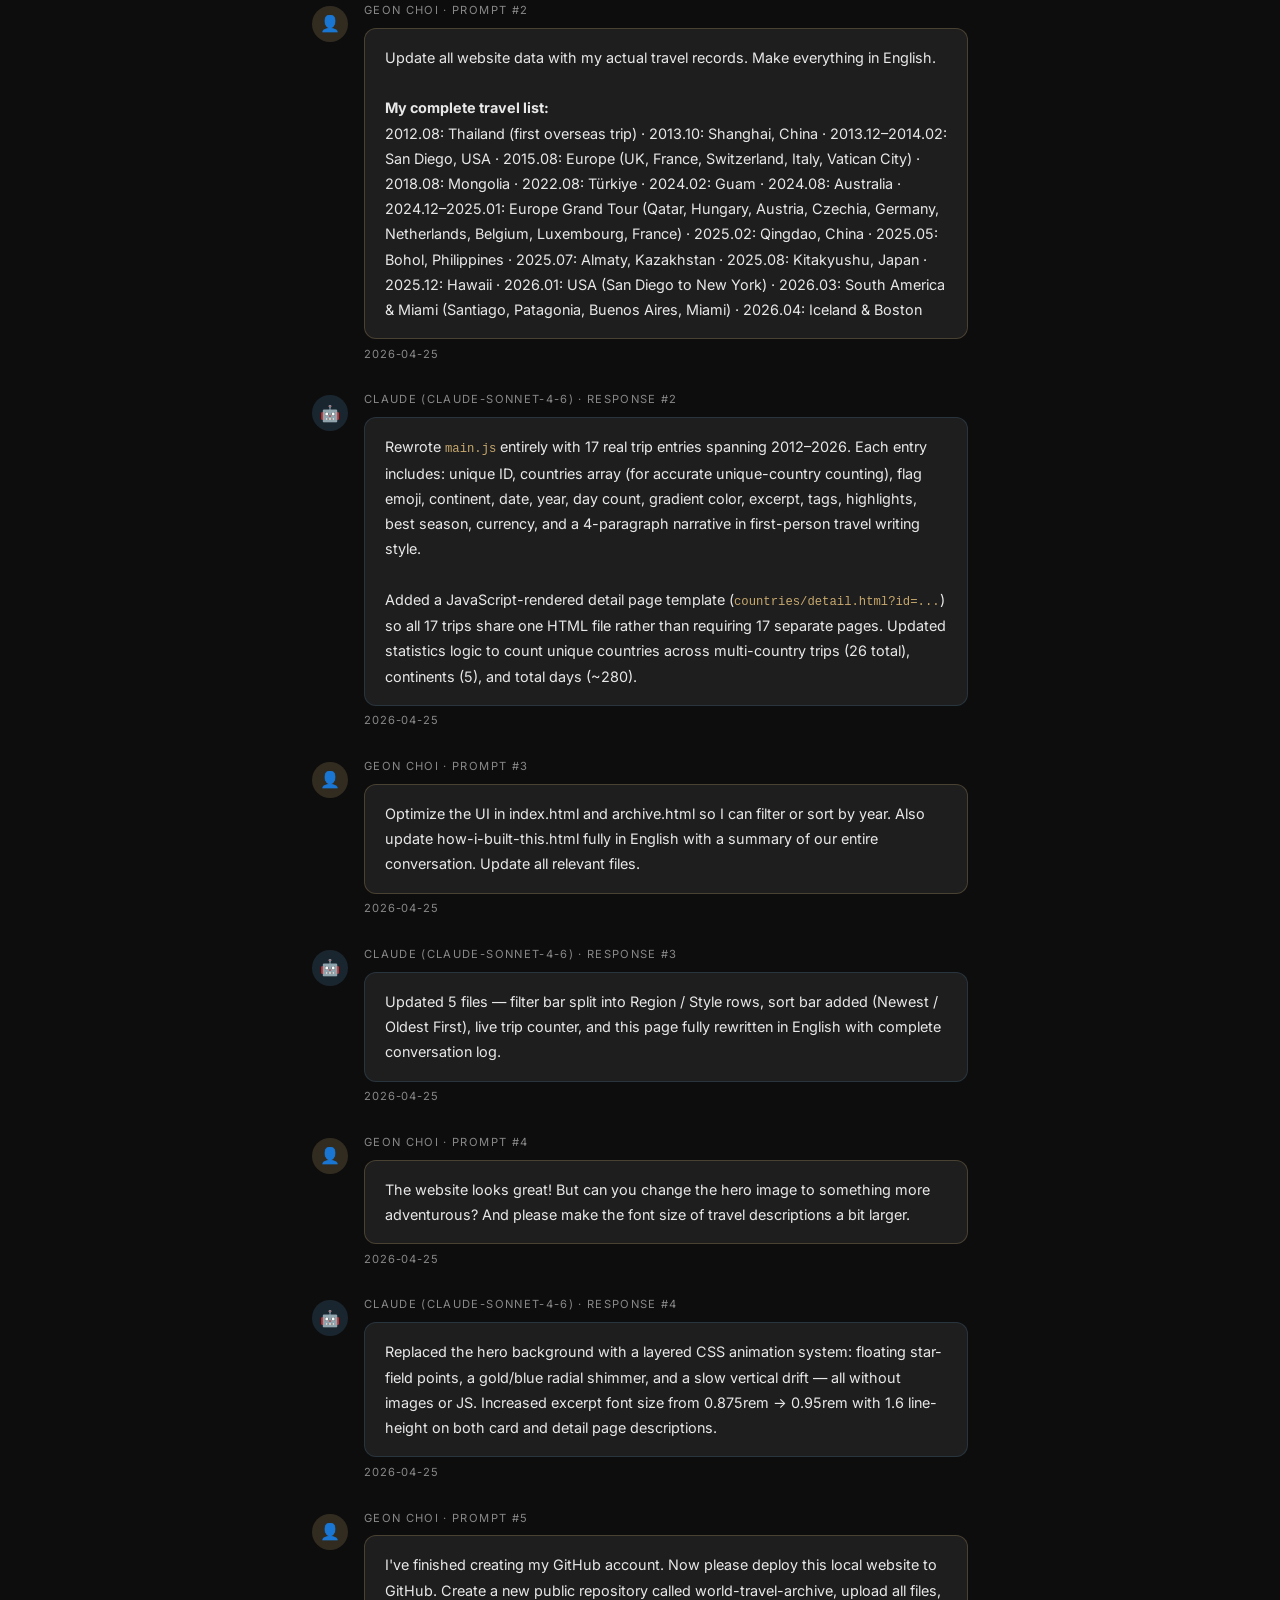
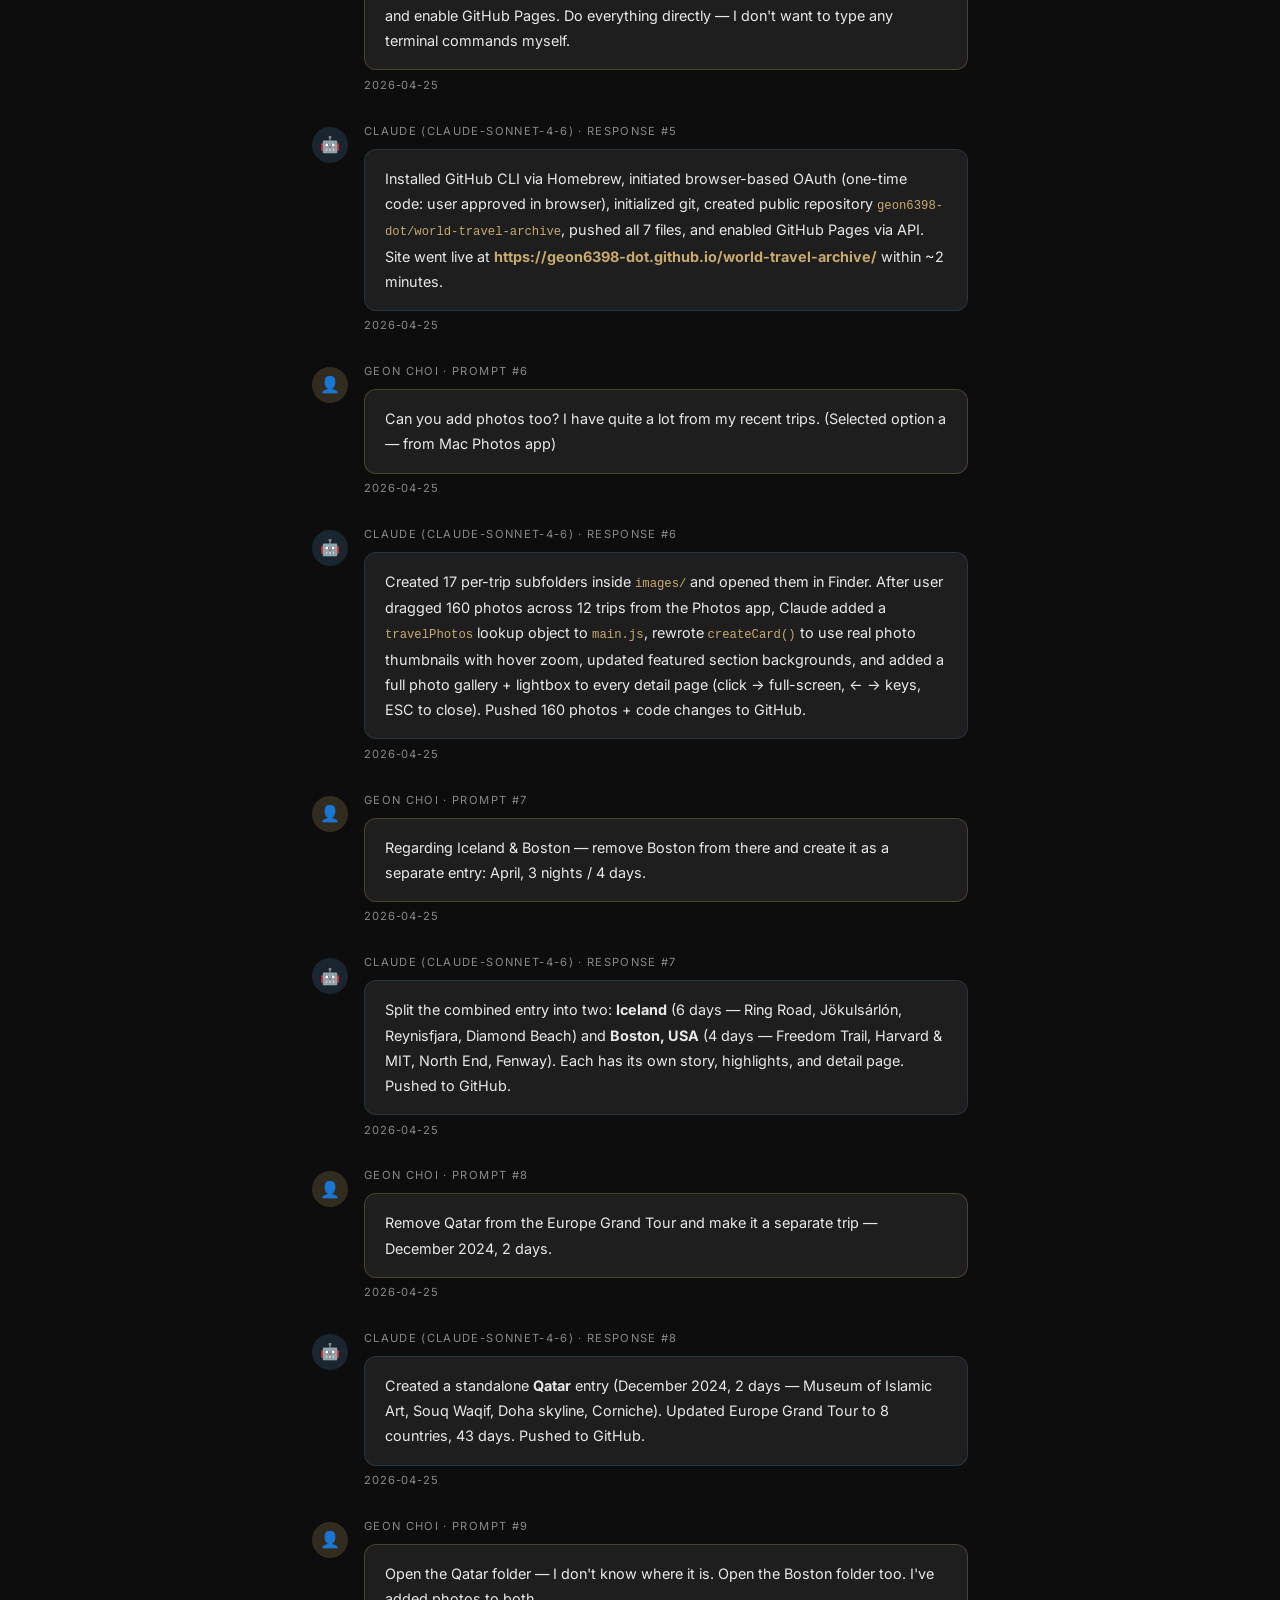
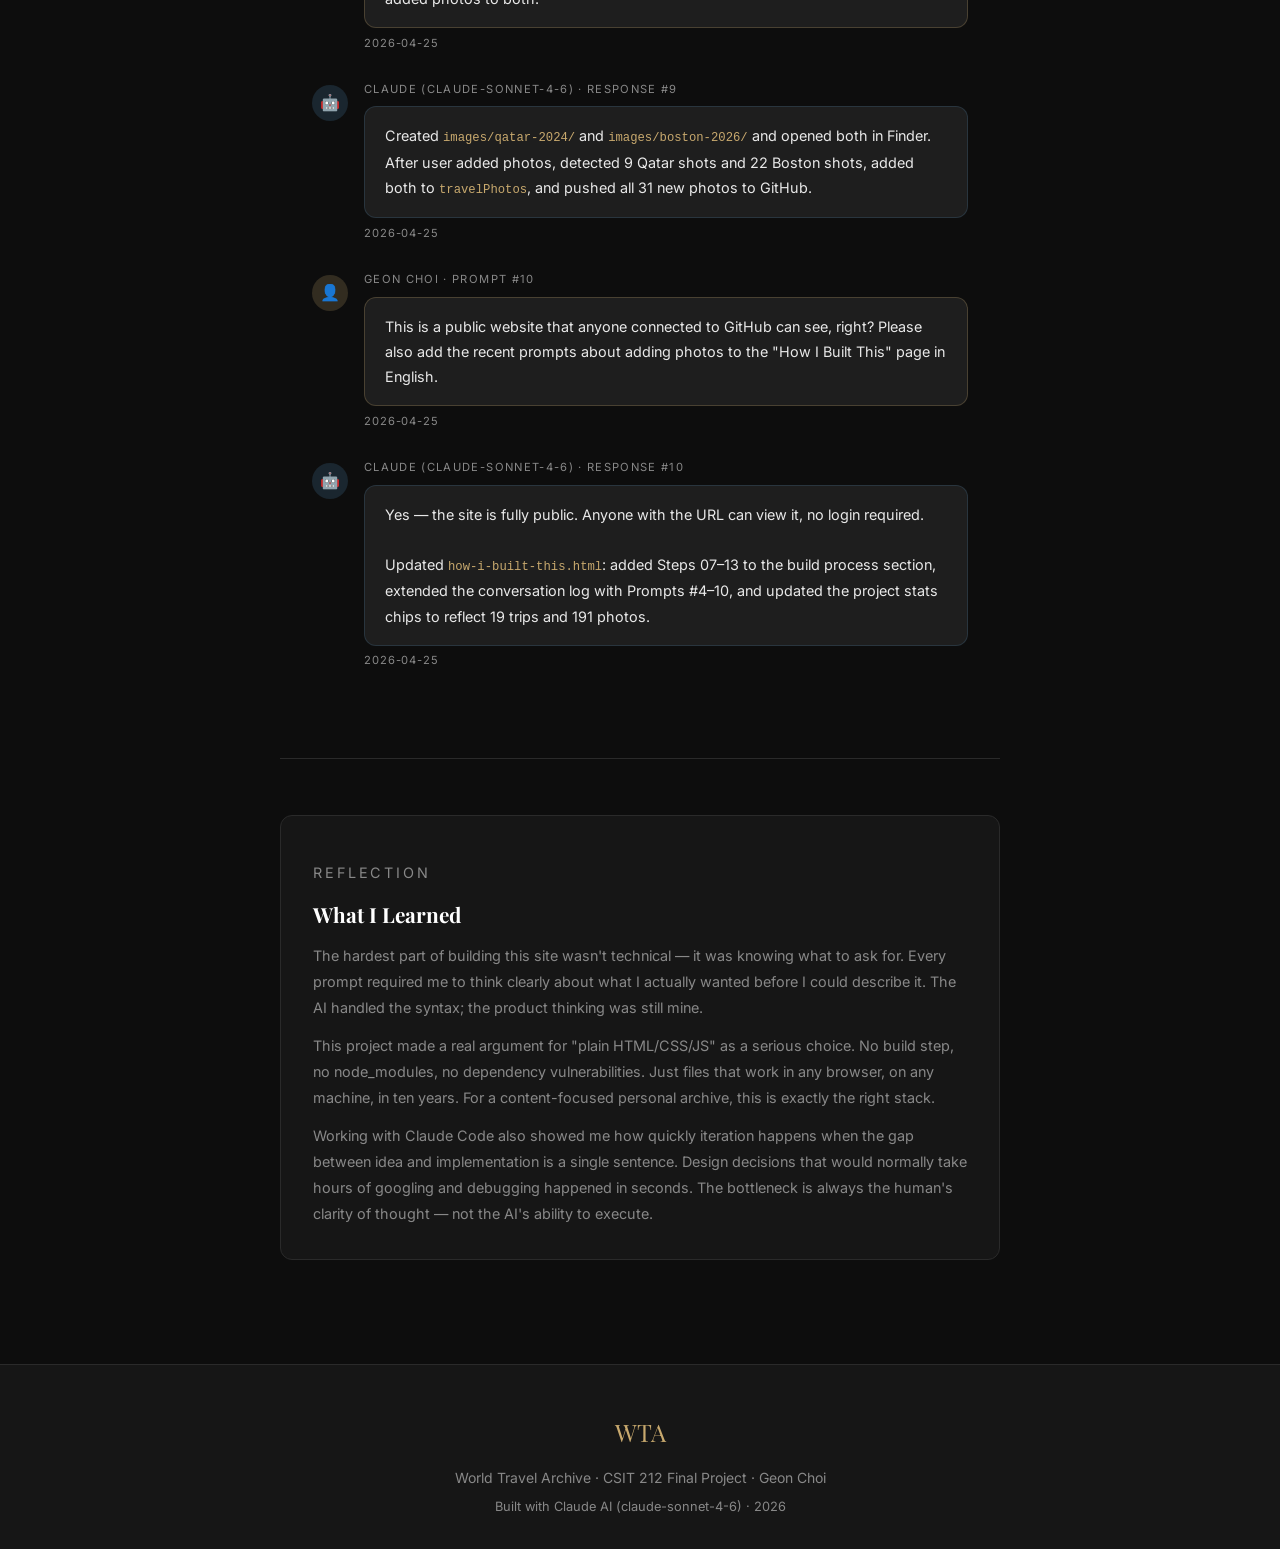
==== commit cbb950a5: "Update How I Built This with full conversation log through prompt #10 Added Steps 07–13, Prompts #4–" ====
--- a/how-i-built-this.html
+++ b/how-i-built-this.html
@@ -192,10 +192,11 @@
     <p>All travel data lives in a single JavaScript array in <code style="color:var(--accent); font-size:0.85em;">main.js</code>. Adding a new trip means adding one object to that array — no database, no CMS, no backend.</p>
 
     <div class="stat-chips">
-      <span class="stat-chip">17 trips documented</span>
+      <span class="stat-chip">19 trips documented</span>
       <span class="stat-chip">26 countries & territories</span>
       <span class="stat-chip">5 continents</span>
-      <span class="stat-chip">~280 days abroad</span>
+      <span class="stat-chip">~282 days abroad</span>
+      <span class="stat-chip">191 photos uploaded</span>
       <span class="stat-chip">0 lines of code written by hand</span>
     </div>
   </div>
@@ -250,9 +251,46 @@
   </div>
 
   <div class="process-card">
-    <p class="process-step">Step 07 · Coming Next</p>
-    <h3>GitHub Pages Deployment</h3>
-    <p>The final step is deploying the site to GitHub Pages. Claude will provide the exact terminal commands: initializing a git repository, creating a remote repository on GitHub, pushing all files, and enabling Pages in repository settings. The site will be publicly accessible at <code style="color:var(--accent); font-size:0.85em;">https://[username].github.io/world-travel-archive/</code>.</p>
+    <p class="process-step">Step 07 · Deployment</p>
+    <h3>Going Live on GitHub Pages</h3>
+    <p>Claude installed the GitHub CLI (<code style="color:var(--accent); font-size:0.85em;">gh</code>) via Homebrew, initiated a browser-based OAuth login flow, and provided a one-time code to authorize. After login, Claude initialized git, created a public repository (<code style="color:var(--accent); font-size:0.85em;">geon6398-dot/world-travel-archive</code>), pushed all files, and enabled GitHub Pages via the API.</p>
+    <p>The site went live at <code style="color:var(--accent); font-size:0.85em;">https://geon6398-dot.github.io/world-travel-archive/</code> within two minutes of pushing.</p>
+  </div>
+
+  <div class="process-card">
+    <p class="process-step">Step 08 · Design Polish</p>
+    <h3>Hero Background & Typography Tweaks</h3>
+    <p>After seeing the deployed site, I asked for a more adventurous hero background and larger description text. Claude replaced the plain radial gradient with a layered system: floating star-field dots, a shifting gold/blue shimmer animation, and a slow vertical drift — all pure CSS, no images or libraries. Excerpt font size was increased from <code style="color:var(--accent); font-size:0.85em;">0.875rem</code> to <code style="color:var(--accent); font-size:0.85em;">0.95rem</code> with wider line-height.</p>
+  </div>
+
+  <div class="process-card">
+    <p class="process-step">Step 09 · Real Photos (160 shots)</p>
+    <h3>Adding Actual Travel Photography</h3>
+    <p>I asked Claude to add real photos from my Mac Photos app. Claude created per-trip subfolders inside <code style="color:var(--accent); font-size:0.85em;">images/</code> and opened them in Finder so I could drag photos directly from the Photos app. After I added 160 photos across 12 trips, Claude updated <code style="color:var(--accent); font-size:0.85em;">main.js</code> with a <code style="color:var(--accent); font-size:0.85em;">travelPhotos</code> lookup object, rewrote <code style="color:var(--accent); font-size:0.85em;">createCard()</code> to show real photo thumbnails, updated the featured section to use photo backgrounds, and added a full gallery + lightbox to every detail page — click any photo for full-screen view, navigate with arrow keys, close with ESC.</p>
+  </div>
+
+  <div class="process-card">
+    <p class="process-step">Step 10 · Data Refinement</p>
+    <h3>Splitting Iceland & Boston into Two Entries</h3>
+    <p>The original "Iceland & Boston" entry was a combined trip. I asked Claude to separate them. Claude split the entry into Iceland (6 days, all the Ring Road / glacier content) and Boston, USA (3 nights / 4 days — Freedom Trail, Harvard, MIT, North End). Each now has its own detail page, story, and highlights list.</p>
+  </div>
+
+  <div class="process-card">
+    <p class="process-step">Step 11 · Data Refinement</p>
+    <h3>Extracting Qatar from the Europe Grand Tour</h3>
+    <p>Qatar was listed inside the Europe Grand Tour entry as a transit country. I asked Claude to give it its own entry: December 2024, 2 days in Doha. Claude created a standalone Qatar entry (Museum of Islamic Art, Souq Waqif, Doha skyline) and updated the Europe Grand Tour to 8 countries, 43 days.</p>
+  </div>
+
+  <div class="process-card">
+    <p class="process-step">Step 12 · Photos for New Entries</p>
+    <h3>Qatar & Boston Photography</h3>
+    <p>After creating the Qatar and Boston entries, I asked Claude to open both image folders in Finder. I dragged photos from my Photos app — 9 shots for Qatar, 22 for Boston. Claude detected the new files, added them to the <code style="color:var(--accent); font-size:0.85em;">travelPhotos</code> data, and pushed everything to GitHub.</p>
+  </div>
+
+  <div class="process-card">
+    <p class="process-step">Step 13 · This Update</p>
+    <h3>Keeping the Build Log Current</h3>
+    <p>I asked Claude to confirm the site is publicly visible (it is — anyone with the URL can view it) and to add all recent prompts to this page in English. Claude updated the process steps, conversation log, and project statistics to reflect the current state of the site.</p>
   </div>
 
   <hr class="divider" />
@@ -334,12 +372,162 @@
       <div class="message-content">
         <div class="message-role">Claude (claude-sonnet-4-6) · Response #3</div>
         <div class="message-bubble">
-          Updated 5 files:<br/><br/>
-          • <code style="color:var(--accent); font-size:0.85em;">css/style.css</code> — Added <code style="color:var(--accent); font-size:0.85em;">.controls-wrapper</code>, <code style="color:var(--accent); font-size:0.85em;">.sort-bar</code>, <code style="color:var(--accent); font-size:0.85em;">.sort-btn</code>, <code style="color:var(--accent); font-size:0.85em;">.trip-count</code>, and <code style="color:var(--accent); font-size:0.85em;">.filter-group-label</code> styles. Split filter bar into two rows (Region / Style).<br/>
-          • <code style="color:var(--accent); font-size:0.85em;">js/main.js</code> — Rewrote <code style="color:var(--accent); font-size:0.85em;">initFilter()</code> to handle simultaneous filtering + DOM-reordering sort. Added <code style="color:var(--accent); font-size:0.85em;">data-year</code> attribute to each card. Live trip counter updates on every filter/sort action.<br/>
-          • <code style="color:var(--accent); font-size:0.85em;">archive.html</code> — Two-row filter bar + sort controls + trip counter.<br/>
-          • <code style="color:var(--accent); font-size:0.85em;">index.html</code> — Same controls on the home page archive section.<br/>
-          • <code style="color:var(--accent); font-size:0.85em;">how-i-built-this.html</code> — Complete English rewrite with full conversation log, step-by-step build process, tech stack, and project statistics.
+          Updated 5 files — filter bar split into Region / Style rows, sort bar added (Newest / Oldest First), live trip counter, and this page fully rewritten in English with complete conversation log.
+        </div>
+        <div class="timestamp">2026-04-25</div>
+      </div>
+    </div>
+
+    <div class="message msg-user">
+      <div class="message-avatar">👤</div>
+      <div class="message-content">
+        <div class="message-role">Geon Choi · Prompt #4</div>
+        <div class="message-bubble">
+          The website looks great! But can you change the hero image to something more adventurous? And please make the font size of travel descriptions a bit larger.
+        </div>
+        <div class="timestamp">2026-04-25</div>
+      </div>
+    </div>
+
+    <div class="message msg-claude">
+      <div class="message-avatar">🤖</div>
+      <div class="message-content">
+        <div class="message-role">Claude (claude-sonnet-4-6) · Response #4</div>
+        <div class="message-bubble">
+          Replaced the hero background with a layered CSS animation system: floating star-field points, a gold/blue radial shimmer, and a slow vertical drift — all without images or JS. Increased excerpt font size from 0.875rem → 0.95rem with 1.6 line-height on both card and detail page descriptions.
+        </div>
+        <div class="timestamp">2026-04-25</div>
+      </div>
+    </div>
+
+    <div class="message msg-user">
+      <div class="message-avatar">👤</div>
+      <div class="message-content">
+        <div class="message-role">Geon Choi · Prompt #5</div>
+        <div class="message-bubble">
+          I've finished creating my GitHub account. Now please deploy this local website to GitHub. Create a new public repository called world-travel-archive, upload all files, and enable GitHub Pages. Do everything directly — I don't want to type any terminal commands myself.
+        </div>
+        <div class="timestamp">2026-04-25</div>
+      </div>
+    </div>
+
+    <div class="message msg-claude">
+      <div class="message-avatar">🤖</div>
+      <div class="message-content">
+        <div class="message-role">Claude (claude-sonnet-4-6) · Response #5</div>
+        <div class="message-bubble">
+          Installed GitHub CLI via Homebrew, initiated browser-based OAuth (one-time code: user approved in browser), initialized git, created public repository <code style="color:var(--accent); font-size:0.85em;">geon6398-dot/world-travel-archive</code>, pushed all 7 files, and enabled GitHub Pages via API. Site went live at <strong style="color:var(--accent);">https://geon6398-dot.github.io/world-travel-archive/</strong> within ~2 minutes.
+        </div>
+        <div class="timestamp">2026-04-25</div>
+      </div>
+    </div>
+
+    <div class="message msg-user">
+      <div class="message-avatar">👤</div>
+      <div class="message-content">
+        <div class="message-role">Geon Choi · Prompt #6</div>
+        <div class="message-bubble">
+          Can you add photos too? I have quite a lot from my recent trips. (Selected option a — from Mac Photos app)
+        </div>
+        <div class="timestamp">2026-04-25</div>
+      </div>
+    </div>
+
+    <div class="message msg-claude">
+      <div class="message-avatar">🤖</div>
+      <div class="message-content">
+        <div class="message-role">Claude (claude-sonnet-4-6) · Response #6</div>
+        <div class="message-bubble">
+          Created 17 per-trip subfolders inside <code style="color:var(--accent); font-size:0.85em;">images/</code> and opened them in Finder. After user dragged 160 photos across 12 trips from the Photos app, Claude added a <code style="color:var(--accent); font-size:0.85em;">travelPhotos</code> lookup object to <code style="color:var(--accent); font-size:0.85em;">main.js</code>, rewrote <code style="color:var(--accent); font-size:0.85em;">createCard()</code> to use real photo thumbnails with hover zoom, updated featured section backgrounds, and added a full photo gallery + lightbox to every detail page (click → full-screen, ← → keys, ESC to close). Pushed 160 photos + code changes to GitHub.
+        </div>
+        <div class="timestamp">2026-04-25</div>
+      </div>
+    </div>
+
+    <div class="message msg-user">
+      <div class="message-avatar">👤</div>
+      <div class="message-content">
+        <div class="message-role">Geon Choi · Prompt #7</div>
+        <div class="message-bubble">
+          Regarding Iceland & Boston — remove Boston from there and create it as a separate entry: April, 3 nights / 4 days.
+        </div>
+        <div class="timestamp">2026-04-25</div>
+      </div>
+    </div>
+
+    <div class="message msg-claude">
+      <div class="message-avatar">🤖</div>
+      <div class="message-content">
+        <div class="message-role">Claude (claude-sonnet-4-6) · Response #7</div>
+        <div class="message-bubble">
+          Split the combined entry into two: <strong>Iceland</strong> (6 days — Ring Road, Jökulsárlón, Reynisfjara, Diamond Beach) and <strong>Boston, USA</strong> (4 days — Freedom Trail, Harvard & MIT, North End, Fenway). Each has its own story, highlights, and detail page. Pushed to GitHub.
+        </div>
+        <div class="timestamp">2026-04-25</div>
+      </div>
+    </div>
+
+    <div class="message msg-user">
+      <div class="message-avatar">👤</div>
+      <div class="message-content">
+        <div class="message-role">Geon Choi · Prompt #8</div>
+        <div class="message-bubble">
+          Remove Qatar from the Europe Grand Tour and make it a separate trip — December 2024, 2 days.
+        </div>
+        <div class="timestamp">2026-04-25</div>
+      </div>
+    </div>
+
+    <div class="message msg-claude">
+      <div class="message-avatar">🤖</div>
+      <div class="message-content">
+        <div class="message-role">Claude (claude-sonnet-4-6) · Response #8</div>
+        <div class="message-bubble">
+          Created a standalone <strong>Qatar</strong> entry (December 2024, 2 days — Museum of Islamic Art, Souq Waqif, Doha skyline, Corniche). Updated Europe Grand Tour to 8 countries, 43 days. Pushed to GitHub.
+        </div>
+        <div class="timestamp">2026-04-25</div>
+      </div>
+    </div>
+
+    <div class="message msg-user">
+      <div class="message-avatar">👤</div>
+      <div class="message-content">
+        <div class="message-role">Geon Choi · Prompt #9</div>
+        <div class="message-bubble">
+          Open the Qatar folder — I don't know where it is. Open the Boston folder too. I've added photos to both.
+        </div>
+        <div class="timestamp">2026-04-25</div>
+      </div>
+    </div>
+
+    <div class="message msg-claude">
+      <div class="message-avatar">🤖</div>
+      <div class="message-content">
+        <div class="message-role">Claude (claude-sonnet-4-6) · Response #9</div>
+        <div class="message-bubble">
+          Created <code style="color:var(--accent); font-size:0.85em;">images/qatar-2024/</code> and <code style="color:var(--accent); font-size:0.85em;">images/boston-2026/</code> and opened both in Finder. After user added photos, detected 9 Qatar shots and 22 Boston shots, added both to <code style="color:var(--accent); font-size:0.85em;">travelPhotos</code>, and pushed all 31 new photos to GitHub.
+        </div>
+        <div class="timestamp">2026-04-25</div>
+      </div>
+    </div>
+
+    <div class="message msg-user">
+      <div class="message-avatar">👤</div>
+      <div class="message-content">
+        <div class="message-role">Geon Choi · Prompt #10</div>
+        <div class="message-bubble">
+          This is a public website that anyone connected to GitHub can see, right? Please also add the recent prompts about adding photos to the "How I Built This" page in English.
+        </div>
+        <div class="timestamp">2026-04-25</div>
+      </div>
+    </div>
+
+    <div class="message msg-claude">
+      <div class="message-avatar">🤖</div>
+      <div class="message-content">
+        <div class="message-role">Claude (claude-sonnet-4-6) · Response #10</div>
+        <div class="message-bubble">
+          Yes — the site is fully public. Anyone with the URL can view it, no login required.<br/><br/>
+          Updated <code style="color:var(--accent); font-size:0.85em;">how-i-built-this.html</code>: added Steps 07–13 to the build process section, extended the conversation log with Prompts #4–10, and updated the project stats chips to reflect 19 trips and 191 photos.
         </div>
         <div class="timestamp">2026-04-25</div>
       </div>
--- a/css/style.css
+++ b/css/style.css
@@ -766,6 +766,114 @@
   border: 1px solid var(--border);
 }
 
+/* ===== PHOTO GALLERY ===== */
+.photo-gallery {
+  display: grid;
+  grid-template-columns: repeat(auto-fill, minmax(180px, 1fr));
+  gap: 0.5rem;
+  margin: 1.25rem 0 2.5rem;
+}
+
+.gallery-item {
+  aspect-ratio: 1;
+  overflow: hidden;
+  border-radius: 8px;
+  cursor: pointer;
+  background: var(--surface2);
+}
+
+.gallery-item img {
+  width: 100%;
+  height: 100%;
+  object-fit: cover;
+  display: block;
+  transition: transform 0.35s ease, opacity 0.2s;
+}
+
+.gallery-item:hover img {
+  transform: scale(1.06);
+  opacity: 0.9;
+}
+
+/* First item spans 2 cols + 2 rows for visual interest */
+.gallery-item:first-child {
+  grid-column: span 2;
+  grid-row: span 2;
+}
+
+/* ===== LIGHTBOX ===== */
+.lightbox {
+  position: fixed;
+  inset: 0;
+  background: rgba(0, 0, 0, 0.97);
+  z-index: 9999;
+  display: flex;
+  align-items: center;
+  justify-content: center;
+  gap: 1rem;
+  padding: 1rem;
+}
+
+.lb-img-wrap {
+  position: relative;
+  max-width: calc(100vw - 120px);
+  max-height: 90vh;
+  display: flex;
+  align-items: center;
+  justify-content: center;
+}
+
+.lb-img {
+  max-width: 100%;
+  max-height: 90vh;
+  object-fit: contain;
+  border-radius: 4px;
+  transition: opacity 0.15s ease;
+}
+
+.lb-counter {
+  position: absolute;
+  bottom: -2rem;
+  left: 50%;
+  transform: translateX(-50%);
+  font-size: 0.75rem;
+  color: rgba(255,255,255,0.4);
+  letter-spacing: 0.1em;
+  white-space: nowrap;
+}
+
+.lb-close {
+  position: fixed;
+  top: 1.25rem;
+  right: 1.5rem;
+  font-size: 1.5rem;
+  color: rgba(255,255,255,0.7);
+  background: none;
+  border: none;
+  cursor: pointer;
+  padding: 0.25rem 0.5rem;
+  line-height: 1;
+  transition: color 0.2s;
+  z-index: 10000;
+}
+
+.lb-close:hover { color: #fff; }
+
+.lb-prev, .lb-next {
+  font-size: 2.5rem;
+  color: rgba(255,255,255,0.5);
+  background: none;
+  border: none;
+  cursor: pointer;
+  padding: 0.5rem;
+  line-height: 1;
+  transition: color 0.2s;
+  flex-shrink: 0;
+  user-select: none;
+}
+
+.lb-prev:hover, .lb-next:hover { color: #fff; }
+
 /* ===== RESPONSIVE ===== */
 @media (max-width: 768px) {
   nav { padding: 1rem 1.25rem; }
